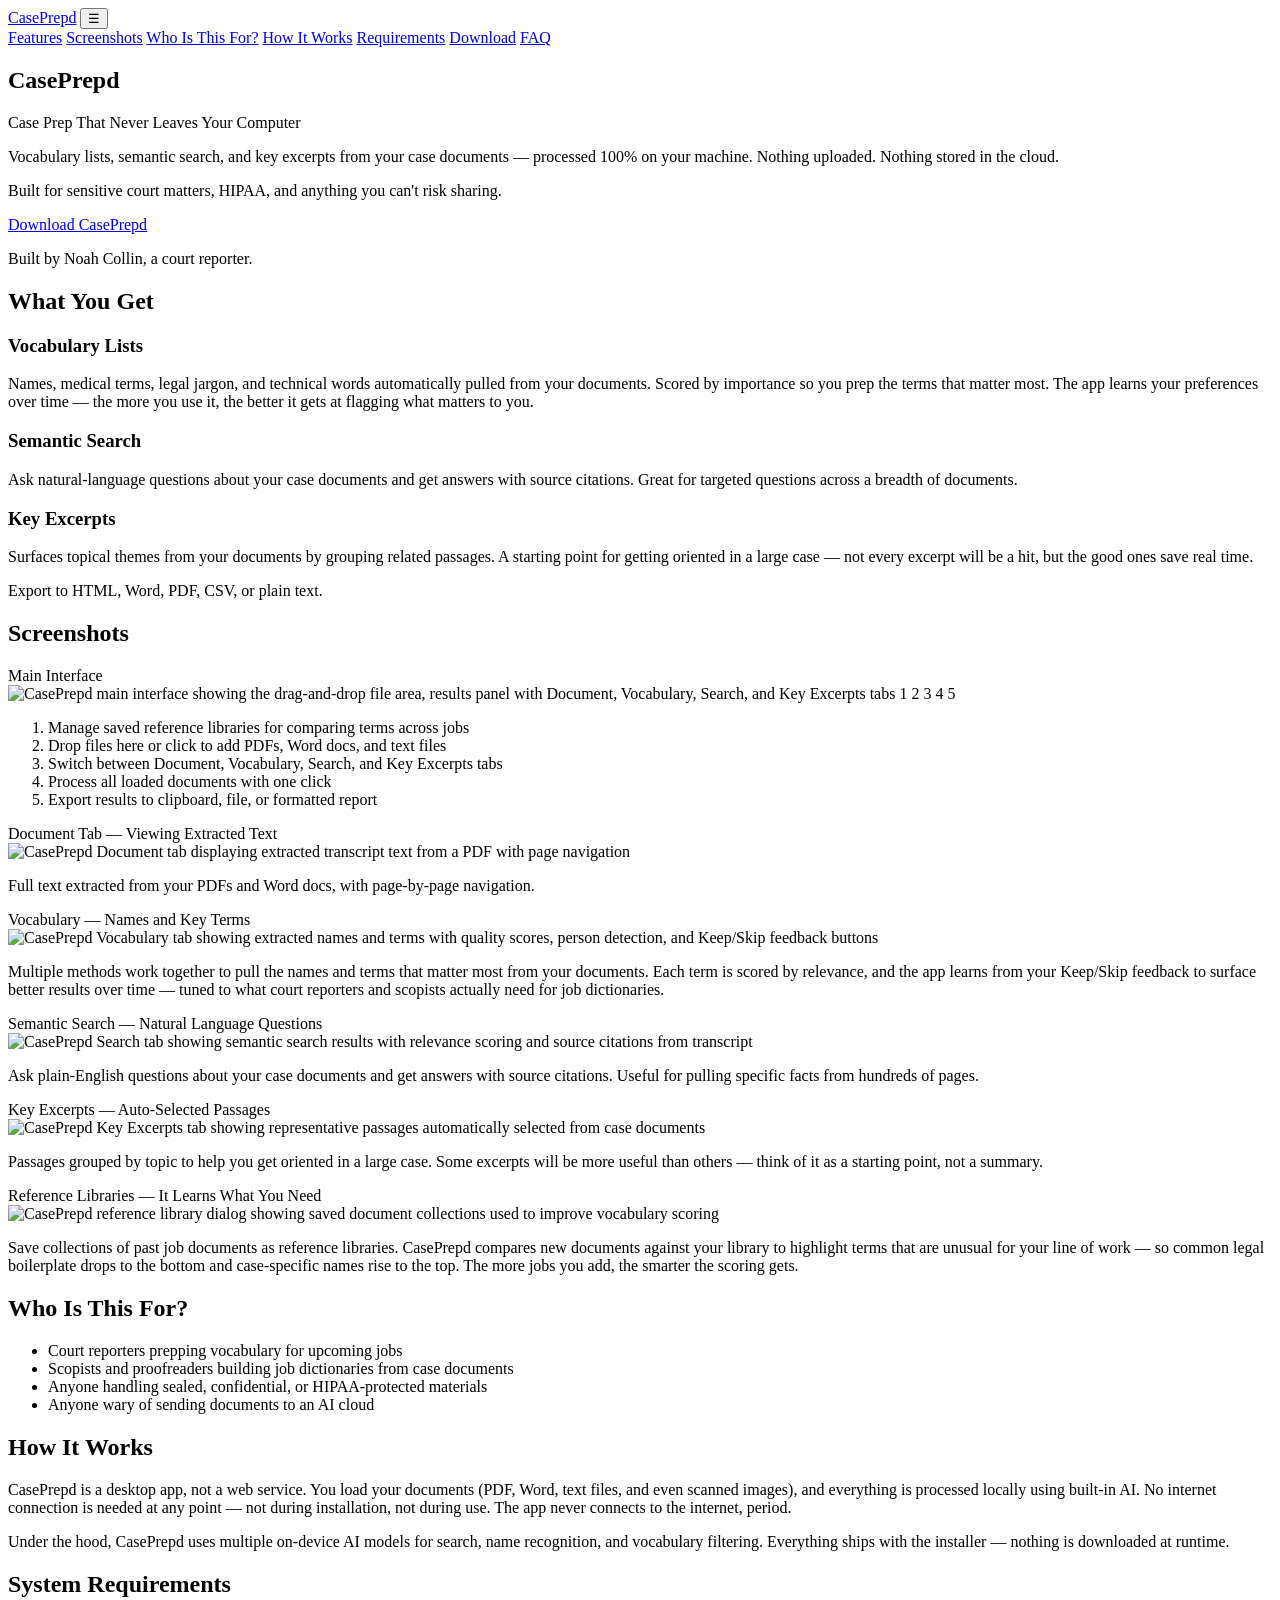
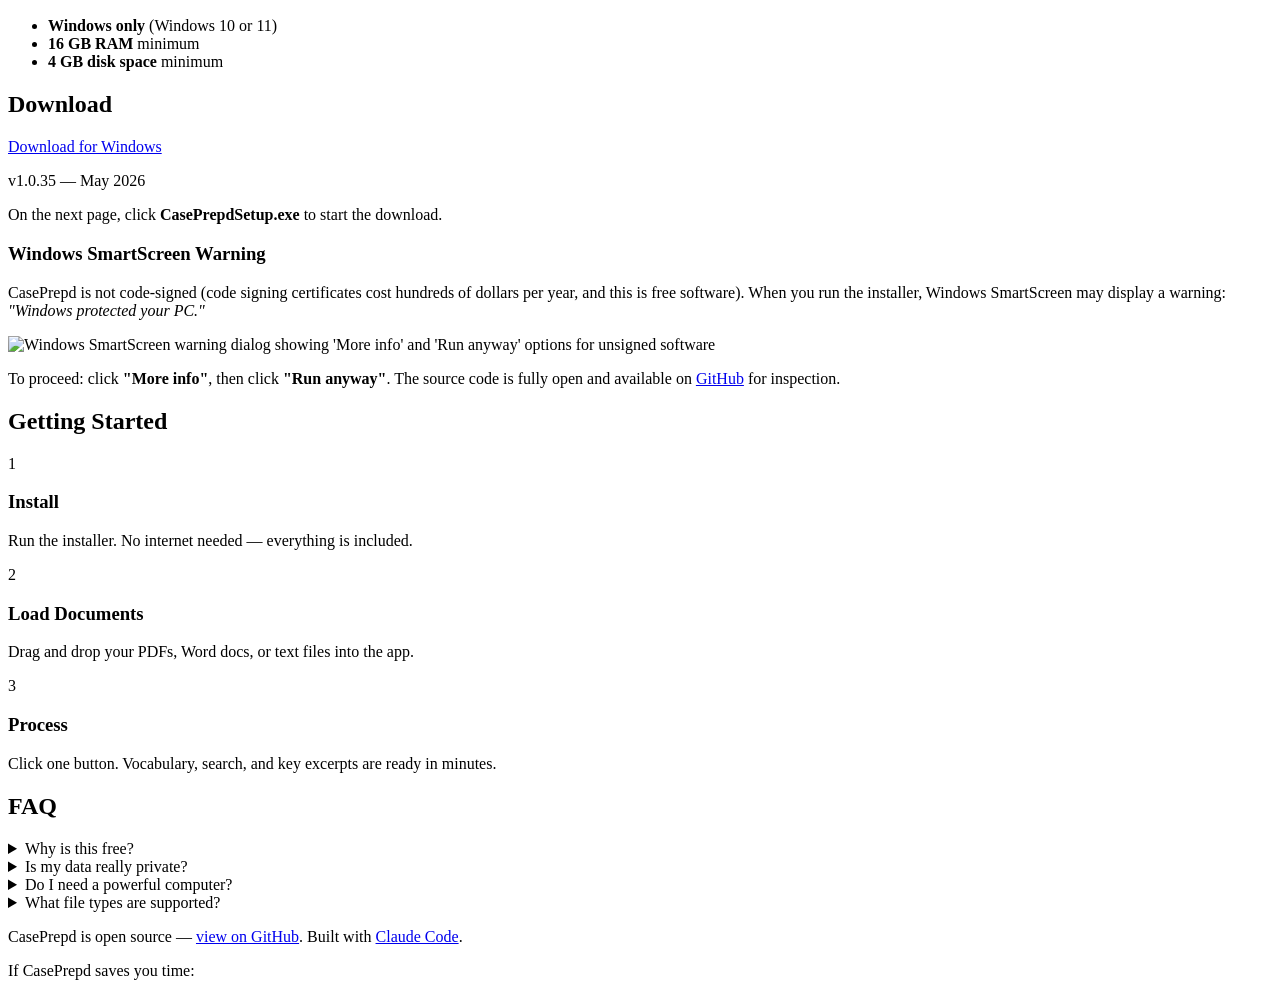
==== index.html @ a5bf04a6 "update version to v1.0.35" ====
<!DOCTYPE html>
<html lang="en">
<head>
  <meta charset="UTF-8">
  <meta name="viewport" content="width=device-width, initial-scale=1.0">
  <title>CasePrepd — Case Prep That Never Leaves Your Computer</title>
  <link rel="stylesheet" href="style.css">
  <link rel="icon" href="favicon.ico" type="image/x-icon">
  <meta name="description" content="Free desktop app for court reporters and scopists. Extract vocabulary, search case documents, and find key passages — 100% offline, nothing uploaded.">
  <meta property="og:title" content="CasePrepd — Case Prep That Never Leaves Your Computer">
  <meta property="og:description" content="Vocabulary lists, semantic search, and key excerpts from your case documents — processed 100% on your machine.">
  <meta property="og:image" content="https://caseprepd-app.github.io/CaseSummarizer/screenshots/CasePrepedMainMenu1.png">
  <meta property="og:url" content="https://caseprepd-app.github.io/CaseSummarizer/">
  <meta property="og:type" content="website">
</head>
<body>

<header>
  <nav>
    <a href="#" class="logo">CasePrepd</a>
    <button class="hamburger" aria-label="Menu" aria-expanded="false">&#9776;</button>
    <div class="nav-links">
      <a href="#features">Features</a>
      <a href="#screenshots">Screenshots</a>
      <a href="#who">Who Is This For?</a>
      <a href="#how">How It Works</a>
      <a href="#requirements">Requirements</a>
      <a href="#download">Download</a>
      <a href="#faq">FAQ</a>
    </div>
  </nav>
</header>

<main>

<section class="hero">
  <h1>CasePrepd</h1>
  <p class="tagline">Case Prep That Never Leaves Your Computer</p>
  <p class="subtitle">
    Vocabulary lists, semantic search, and key excerpts from your case
    documents &mdash; processed 100% on your machine.
    Nothing uploaded. Nothing stored in the cloud.
  </p>
  <p class="built-for">Built for sensitive court matters, HIPAA, and anything you can't risk sharing.</p>
  <a href="#download" class="cta-button">Download CasePrepd</a>
  <p class="attribution">
    Built by Noah Collin, a court reporter.
  </p>
</section>

<section id="features" class="features">
  <h2>What You Get</h2>
  <div class="feature-grid">
    <div class="feature-card">
      <h3>Vocabulary Lists</h3>
      <p>
        Names, medical terms, legal jargon, and technical words automatically
        pulled from your documents. Scored by importance so you prep the terms
        that matter most. The app learns your preferences over time &mdash;
        the more you use it, the better it gets at flagging what matters to you.
      </p>
    </div>
    <div class="feature-card">
      <h3>Semantic Search</h3>
      <p>
        Ask natural-language questions about your case documents and get answers
        with source citations. Great for targeted questions across a breadth of
        documents.
      </p>
    </div>
    <div class="feature-card">
      <h3>Key Excerpts</h3>
      <p>
        Surfaces topical themes from your documents by grouping related passages.
        A starting point for getting oriented in a large case &mdash; not
        every excerpt will be a hit, but the good ones save real time.
      </p>
    </div>
  </div>
  <p class="export-note">Export to HTML, Word, PDF, CSV, or plain text.</p>
</section>

<section id="screenshots" class="screenshots">
  <h2>Screenshots</h2>

  <div class="screenshot-item">
    <div class="screenshot-label">Main Interface</div>
    <div class="annotated-screenshot">
      <img src="screenshots/CasePrepedMainMenu1.png" alt="CasePrepd main interface showing the drag-and-drop file area, results panel with Document, Vocabulary, Search, and Key Excerpts tabs" loading="lazy">
      <span class="callout callout-1">1</span>
      <span class="callout callout-2">2</span>
      <span class="callout callout-3">3</span>
      <span class="callout callout-4">4</span>
      <span class="callout callout-5">5</span>
    </div>
    <ol class="callout-legend">
      <li>Manage saved reference libraries for comparing terms across jobs</li>
      <li>Drop files here or click to add PDFs, Word docs, and text files</li>
      <li>Switch between Document, Vocabulary, Search, and Key Excerpts tabs</li>
      <li>Process all loaded documents with one click</li>
      <li>Export results to clipboard, file, or formatted report</li>
    </ol>
  </div>

  <div class="screenshot-item">
    <div class="screenshot-label">Document Tab &mdash; Viewing Extracted Text</div>
    <img src="screenshots/CasePrepedDocumentTab.png" alt="CasePrepd Document tab displaying extracted transcript text from a PDF with page navigation" loading="lazy">
    <p class="screenshot-description">
      Full text extracted from your PDFs and Word docs, with page-by-page navigation.
    </p>
  </div>

  <div class="screenshot-item">
    <div class="screenshot-label">Vocabulary &mdash; Names and Key Terms</div>
    <img src="screenshots/vocabularyScreenshot.png" alt="CasePrepd Vocabulary tab showing extracted names and terms with quality scores, person detection, and Keep/Skip feedback buttons" loading="lazy">
    <p class="screenshot-description">
      Multiple methods work together to pull the names and terms that matter
      most from your documents. Each term is scored by relevance, and the app
      learns from your Keep/Skip feedback to surface better results over
      time &mdash; tuned to what court reporters and scopists actually need
      for job dictionaries.
    </p>
  </div>

  <div class="screenshot-item">
    <div class="screenshot-label">Semantic Search &mdash; Natural Language Questions</div>
    <img src="screenshots/SemanticSearchScreenshot1.png" alt="CasePrepd Search tab showing semantic search results with relevance scoring and source citations from transcript" loading="lazy">
    <p class="screenshot-description">
      Ask plain-English questions about your case documents and get answers with
      source citations. Useful for pulling specific facts from hundreds of pages.
    </p>
  </div>

  <div class="screenshot-item">
    <div class="screenshot-label">Key Excerpts &mdash; Auto-Selected Passages</div>
    <img src="screenshots/keyExcerptsScreenshot1.png" alt="CasePrepd Key Excerpts tab showing representative passages automatically selected from case documents" loading="lazy">
    <p class="screenshot-description">
      Passages grouped by topic to help you get oriented in a large case.
      Some excerpts will be more useful than others &mdash; think of it as
      a starting point, not a summary.
    </p>
  </div>

  <div class="screenshot-item">
    <div class="screenshot-label">Reference Libraries &mdash; It Learns What You Need</div>
    <img src="screenshots/corpusScreenshot.png" alt="CasePrepd reference library dialog showing saved document collections used to improve vocabulary scoring" loading="lazy">
    <p class="screenshot-description">
      Save collections of past job documents as reference libraries. CasePrepd
      compares new documents against your library to highlight terms that are
      unusual for your line of work &mdash; so common legal boilerplate drops
      to the bottom and case-specific names rise to the top. The more jobs you
      add, the smarter the scoring gets.
    </p>
  </div>
</section>

<section id="who" class="audience">
  <h2>Who Is This For?</h2>
  <ul>
    <li>Court reporters prepping vocabulary for upcoming jobs</li>
    <li>Scopists and proofreaders building job dictionaries from case documents</li>
    <li>Anyone handling sealed, confidential, or HIPAA-protected materials</li>
    <li>Anyone wary of sending documents to an AI cloud</li>
  </ul>
</section>

<section id="how" class="how-it-works">
  <h2>How It Works</h2>
  <p>
    CasePrepd is a desktop app, not a web service. You load your documents
    (PDF, Word, text files, and even scanned images), and everything is
    processed locally using built-in AI. No internet connection is needed
    at any point &mdash; not during installation, not during use. The app
    never connects to the internet, period.
  </p>
  <p>
    Under the hood, CasePrepd uses multiple on-device AI models for search,
    name recognition, and vocabulary filtering. Everything ships with the
    installer &mdash; nothing is downloaded at runtime.
  </p>
</section>

<section id="requirements" class="requirements">
  <h2>System Requirements</h2>
  <ul>
    <li><strong>Windows only</strong> (Windows 10 or 11)</li>
    <li><strong>16 GB RAM</strong> minimum</li>
    <li><strong>4 GB disk space</strong> minimum</li>
  </ul>
</section>

<section id="download" class="download">
  <h2>Download</h2>
  <p>
    <a href="https://github.com/caseprepd-app/CaseSummarizer/releases" class="cta-button">
      Download for Windows
    </a>
  </p>
  <p class="version-info">v1.0.35 &mdash; May 2026</p>
  <p class="download-hint">On the next page, click <strong>CasePrepdSetup.exe</strong> to start the download.</p>

  <div class="smartscreen-warning">
    <h3>Windows SmartScreen Warning</h3>
    <p>
      CasePrepd is not code-signed (code signing certificates cost hundreds of
      dollars per year, and this is free software). When you run the installer,
      Windows SmartScreen may display a warning: <em>"Windows protected your PC."</em>
    </p>
    <img src="screenshots/unsignedFreeware.png" alt="Windows SmartScreen warning dialog showing 'More info' and 'Run anyway' options for unsigned software" loading="lazy" class="smartscreen-screenshot">
    <p>
      To proceed: click <strong>"More info"</strong>, then click
      <strong>"Run anyway"</strong>. The source code is fully open and
      available on <a href="https://github.com/caseprepd-app/CaseSummarizer">GitHub</a>
      for inspection.
    </p>
  </div>
</section>

<section id="getting-started" class="getting-started">
  <h2>Getting Started</h2>
  <div class="steps">
    <div class="step">
      <span class="step-number">1</span>
      <h3>Install</h3>
      <p>Run the installer. No internet needed &mdash; everything is included.</p>
    </div>
    <div class="step">
      <span class="step-number">2</span>
      <h3>Load Documents</h3>
      <p>Drag and drop your PDFs, Word docs, or text files into the app.</p>
    </div>
    <div class="step">
      <span class="step-number">3</span>
      <h3>Process</h3>
      <p>Click one button. Vocabulary, search, and key excerpts are ready in minutes.</p>
    </div>
  </div>
</section>

<section id="faq" class="faq">
  <h2>FAQ</h2>

  <details>
    <summary>Why is this free?</summary>
    <p>
      I'm a court reporter who built this for my own use and wanted to share it
      with the community. It's open source and always will be.
    </p>
  </details>

  <details>
    <summary>Is my data really private?</summary>
    <p>
      Yes. CasePrepd never connects to the internet. All processing happens on
      your machine using models that ship with the installer. No data is
      uploaded, logged, or transmitted anywhere.
    </p>
  </details>

  <details>
    <summary>Do I need a powerful computer?</summary>
    <p>
      You need 16 GB of RAM and about 4 GB of disk space. CasePrepd runs
      entirely on CPU &mdash; no GPU required.
    </p>
  </details>

  <details>
    <summary>What file types are supported?</summary>
    <p>
      PDF, Word (.docx), plain text (.txt), and images. Scanned PDFs are
      automatically read using built-in text recognition (OCR) &mdash; no
      extra software needed.
    </p>
  </details>
</section>

</main>

<footer>
  <p>
    CasePrepd is open source &mdash;
    <a href="https://github.com/caseprepd-app/CaseSummarizer">view on GitHub</a>.
    Built with <a href="https://claude.ai/claude-code">Claude Code</a>.
  </p>
  <p class="support">
    If CasePrepd saves you time:
  </p>
  <script type="text/javascript" src="https://cdnjs.buymeacoffee.com/1.0.0/button.prod.min.js" data-name="bmc-button" data-slug="NoahCollin" data-color="#5F7FFF" data-emoji="" data-font="Arial" data-text="Buy me a coffee" data-outline-color="#000000" data-font-color="#ffffff" data-coffee-color="#FFDD00"></script>
</footer>

<script>
  const hamburger = document.querySelector('.hamburger');
  const navLinks = document.querySelector('.nav-links');
  hamburger.addEventListener('click', () => {
    const open = navLinks.classList.toggle('open');
    hamburger.setAttribute('aria-expanded', open);
  });
  navLinks.addEventListener('click', (e) => {
    if (e.target.tagName === 'A') {
      navLinks.classList.remove('open');
      hamburger.setAttribute('aria-expanded', 'false');
    }
  });
</script>

</body>
</html>
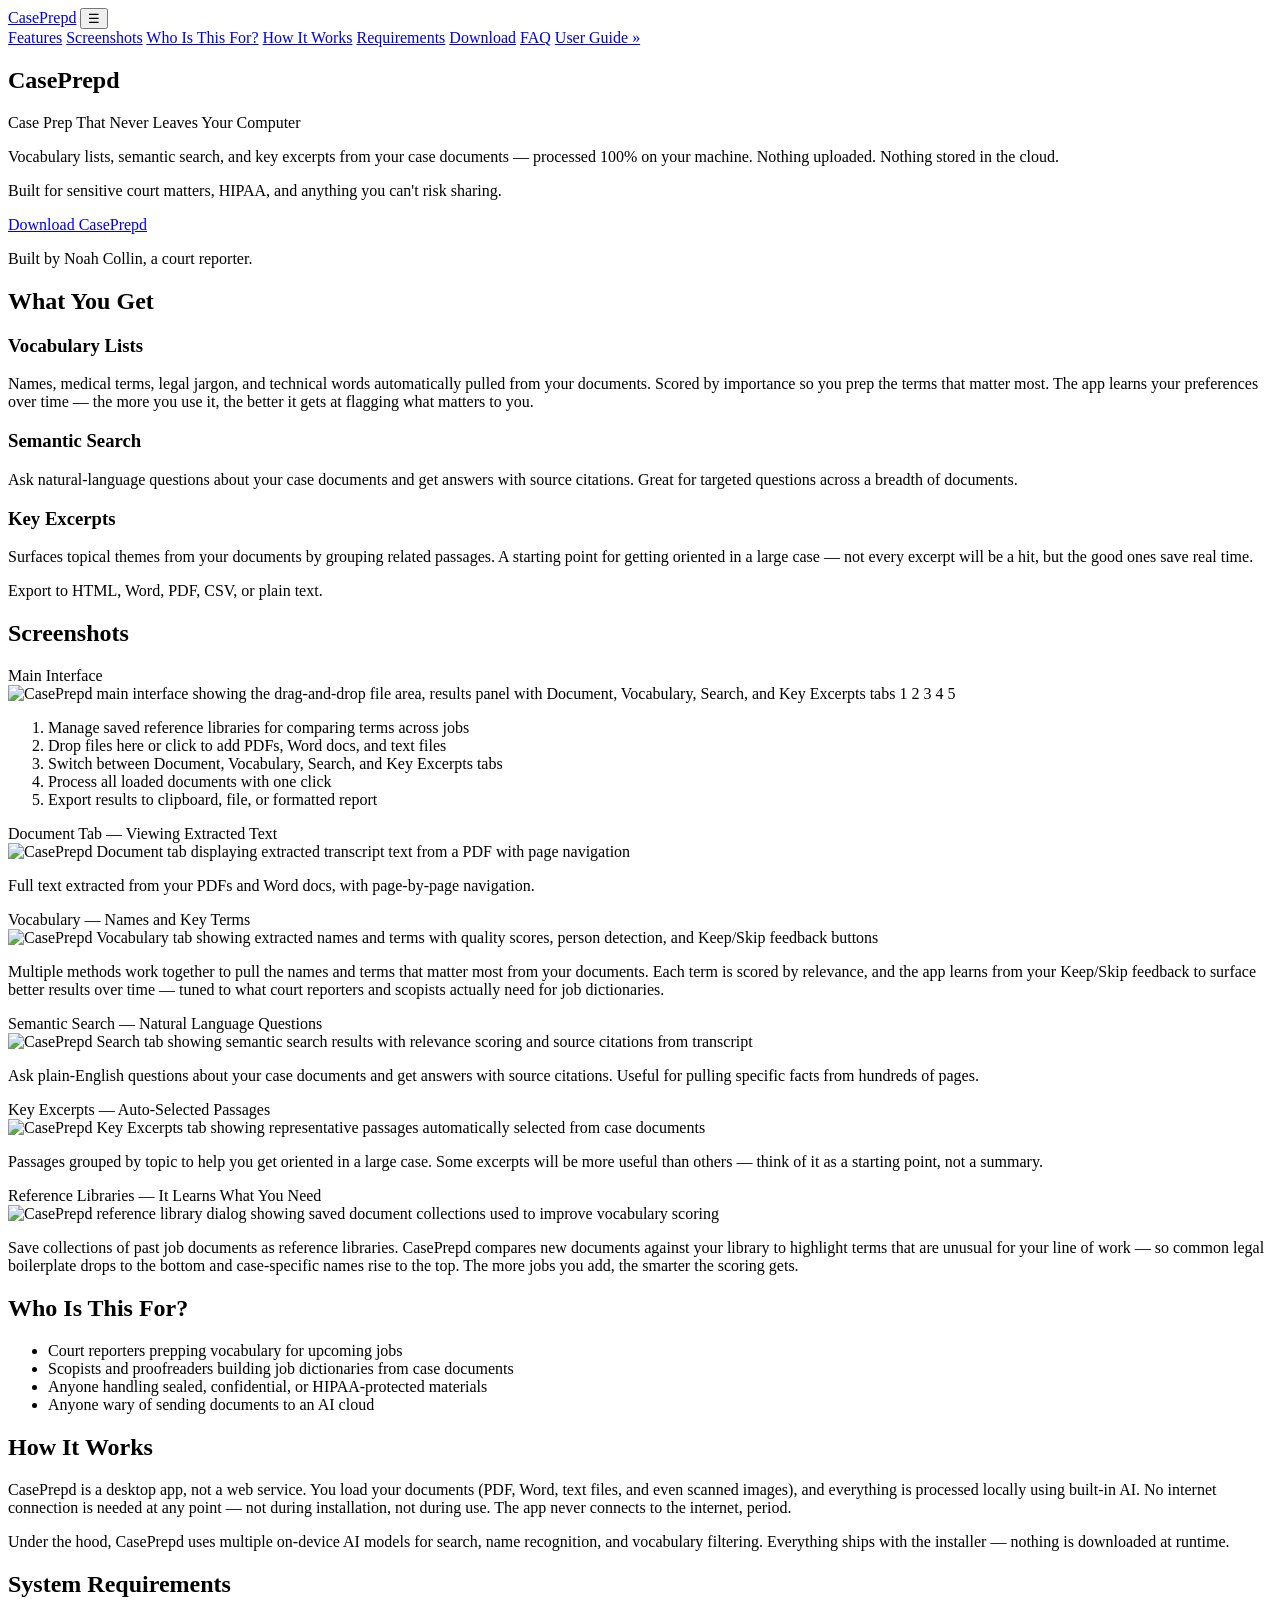
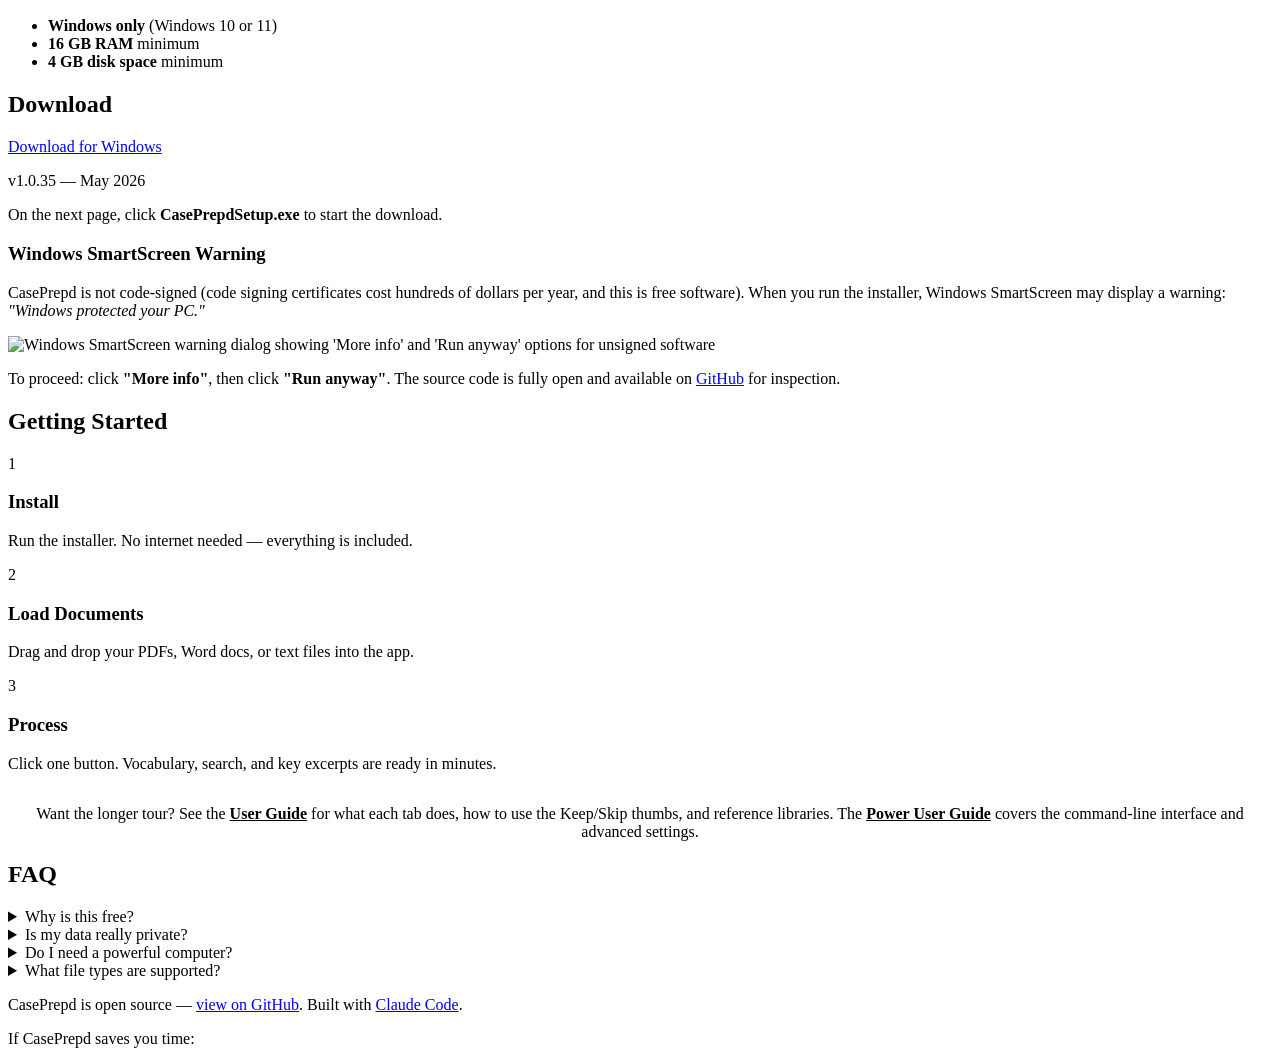
==== commit 017f6199: "docs: add User Guide and Power User Guide pages guide.html walks through the four tabs, what the Voc" ====
--- a/index.html
+++ b/index.html
@@ -27,6 +27,7 @@
       <a href="#requirements">Requirements</a>
       <a href="#download">Download</a>
       <a href="#faq">FAQ</a>
+      <a href="guide.html">User Guide &raquo;</a>
     </div>
   </nav>
 </header>
@@ -235,6 +236,14 @@
       <p>Click one button. Vocabulary, search, and key excerpts are ready in minutes.</p>
     </div>
   </div>
+  <p style="text-align: center; margin-top: 2rem;">
+    Want the longer tour? See the
+    <a href="guide.html" style="color: var(--accent); font-weight: 600;">User Guide</a>
+    for what each tab does, how to use the Keep/Skip thumbs, and reference
+    libraries. The
+    <a href="power-user.html" style="color: var(--accent); font-weight: 600;">Power
+    User Guide</a> covers the command-line interface and advanced settings.
+  </p>
 </section>
 
 <section id="faq" class="faq">
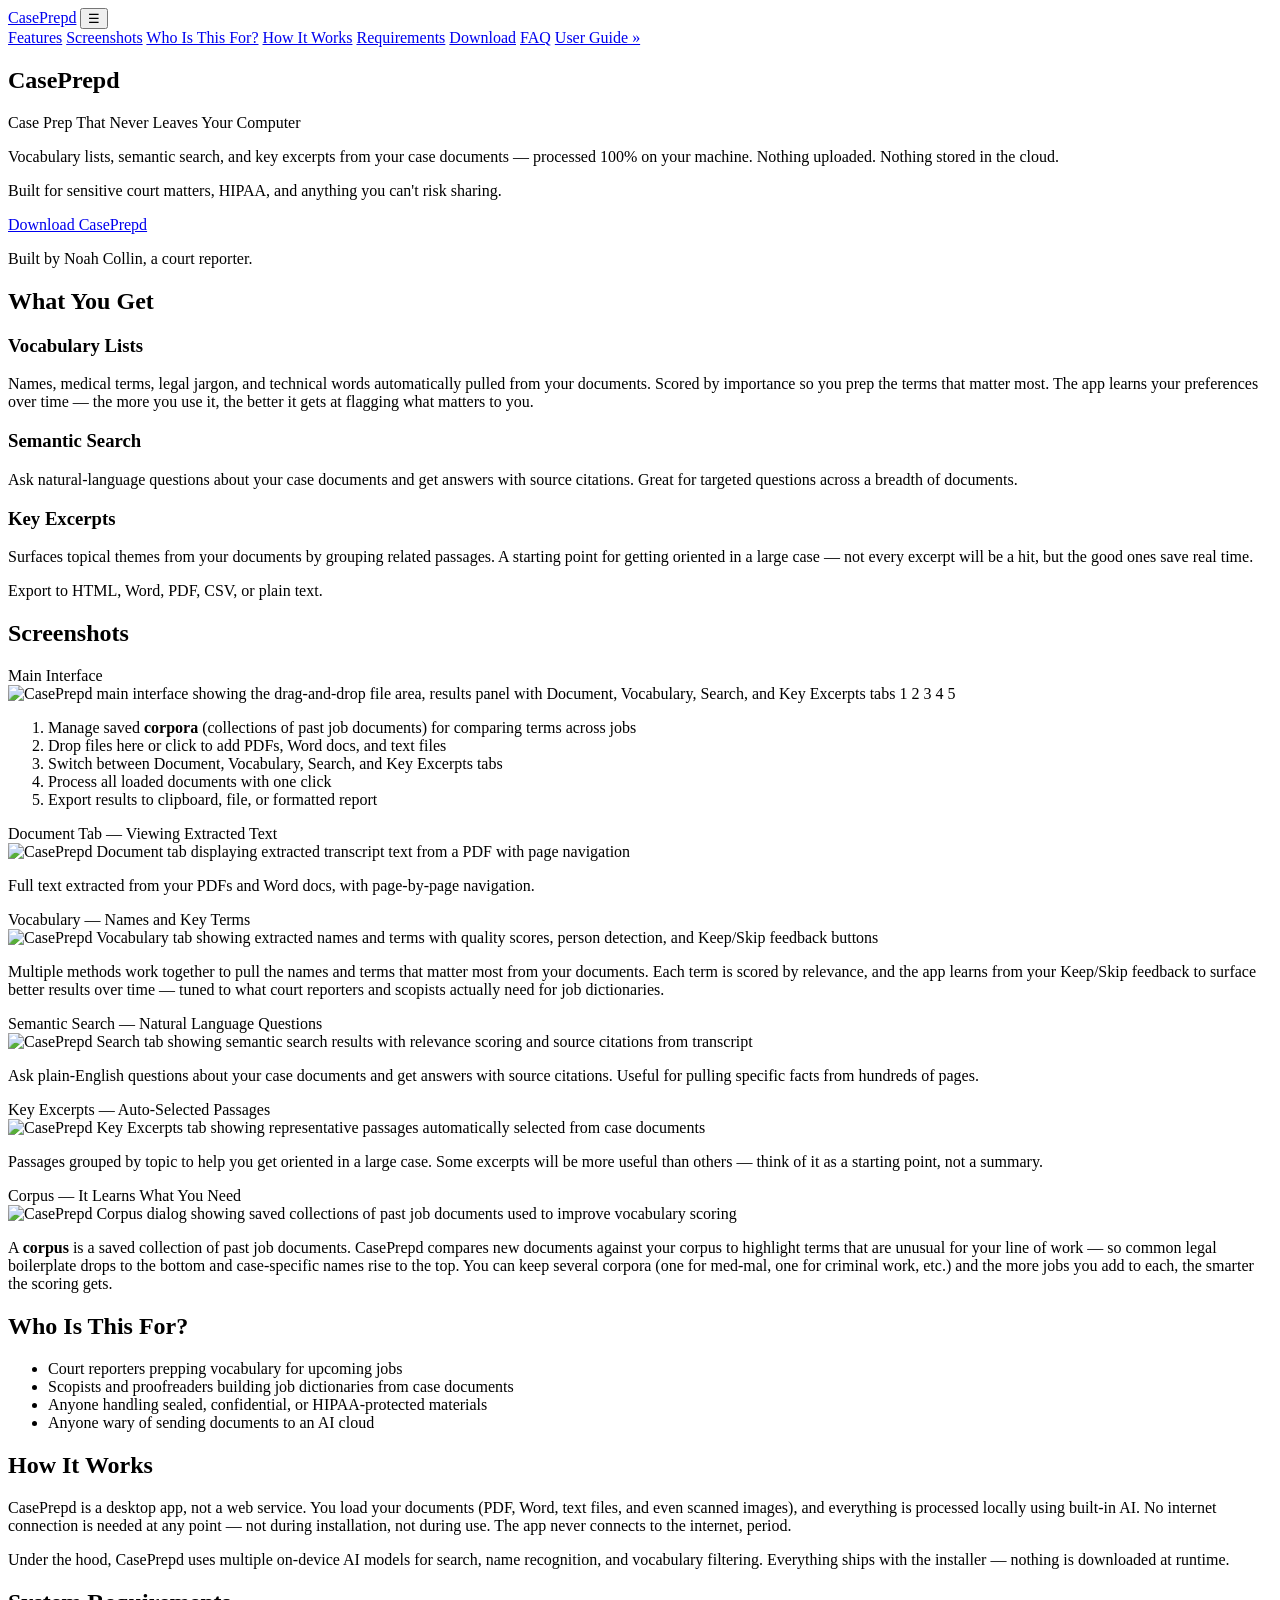
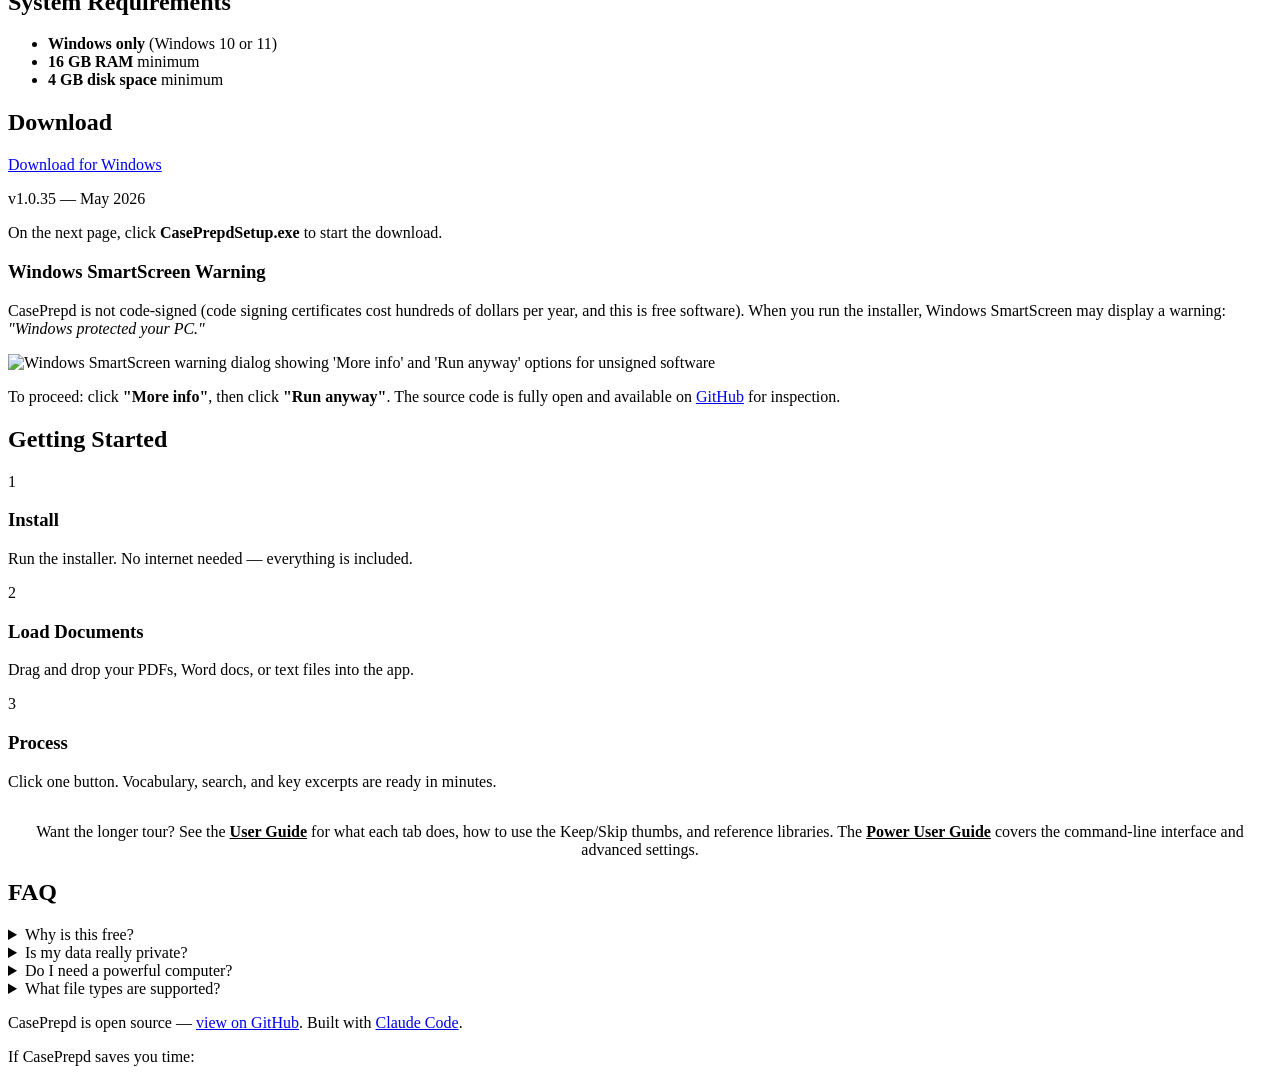
==== commit 7dc54022: "docs: rename "Reference Library" to "Corpus" to match the GUI The app's button, dropdown, dialog tit" ====
--- a/index.html
+++ b/index.html
@@ -95,7 +95,7 @@
       <span class="callout callout-5">5</span>
     </div>
     <ol class="callout-legend">
-      <li>Manage saved reference libraries for comparing terms across jobs</li>
+      <li>Manage saved <strong>corpora</strong> (collections of past job documents) for comparing terms across jobs</li>
       <li>Drop files here or click to add PDFs, Word docs, and text files</li>
       <li>Switch between Document, Vocabulary, Search, and Key Excerpts tabs</li>
       <li>Process all loaded documents with one click</li>
@@ -143,14 +143,15 @@
   </div>
 
   <div class="screenshot-item">
-    <div class="screenshot-label">Reference Libraries &mdash; It Learns What You Need</div>
-    <img src="screenshots/corpusScreenshot.png" alt="CasePrepd reference library dialog showing saved document collections used to improve vocabulary scoring" loading="lazy">
-    <p class="screenshot-description">
-      Save collections of past job documents as reference libraries. CasePrepd
-      compares new documents against your library to highlight terms that are
-      unusual for your line of work &mdash; so common legal boilerplate drops
-      to the bottom and case-specific names rise to the top. The more jobs you
-      add, the smarter the scoring gets.
+    <div class="screenshot-label">Corpus &mdash; It Learns What You Need</div>
+    <img src="screenshots/corpusScreenshot.png" alt="CasePrepd Corpus dialog showing saved collections of past job documents used to improve vocabulary scoring" loading="lazy">
+    <p class="screenshot-description">
+      A <strong>corpus</strong> is a saved collection of past job documents.
+      CasePrepd compares new documents against your corpus to highlight terms
+      that are unusual for your line of work &mdash; so common legal boilerplate
+      drops to the bottom and case-specific names rise to the top. You can keep
+      several corpora (one for med-mal, one for criminal work, etc.) and the more
+      jobs you add to each, the smarter the scoring gets.
     </p>
   </div>
 </section>
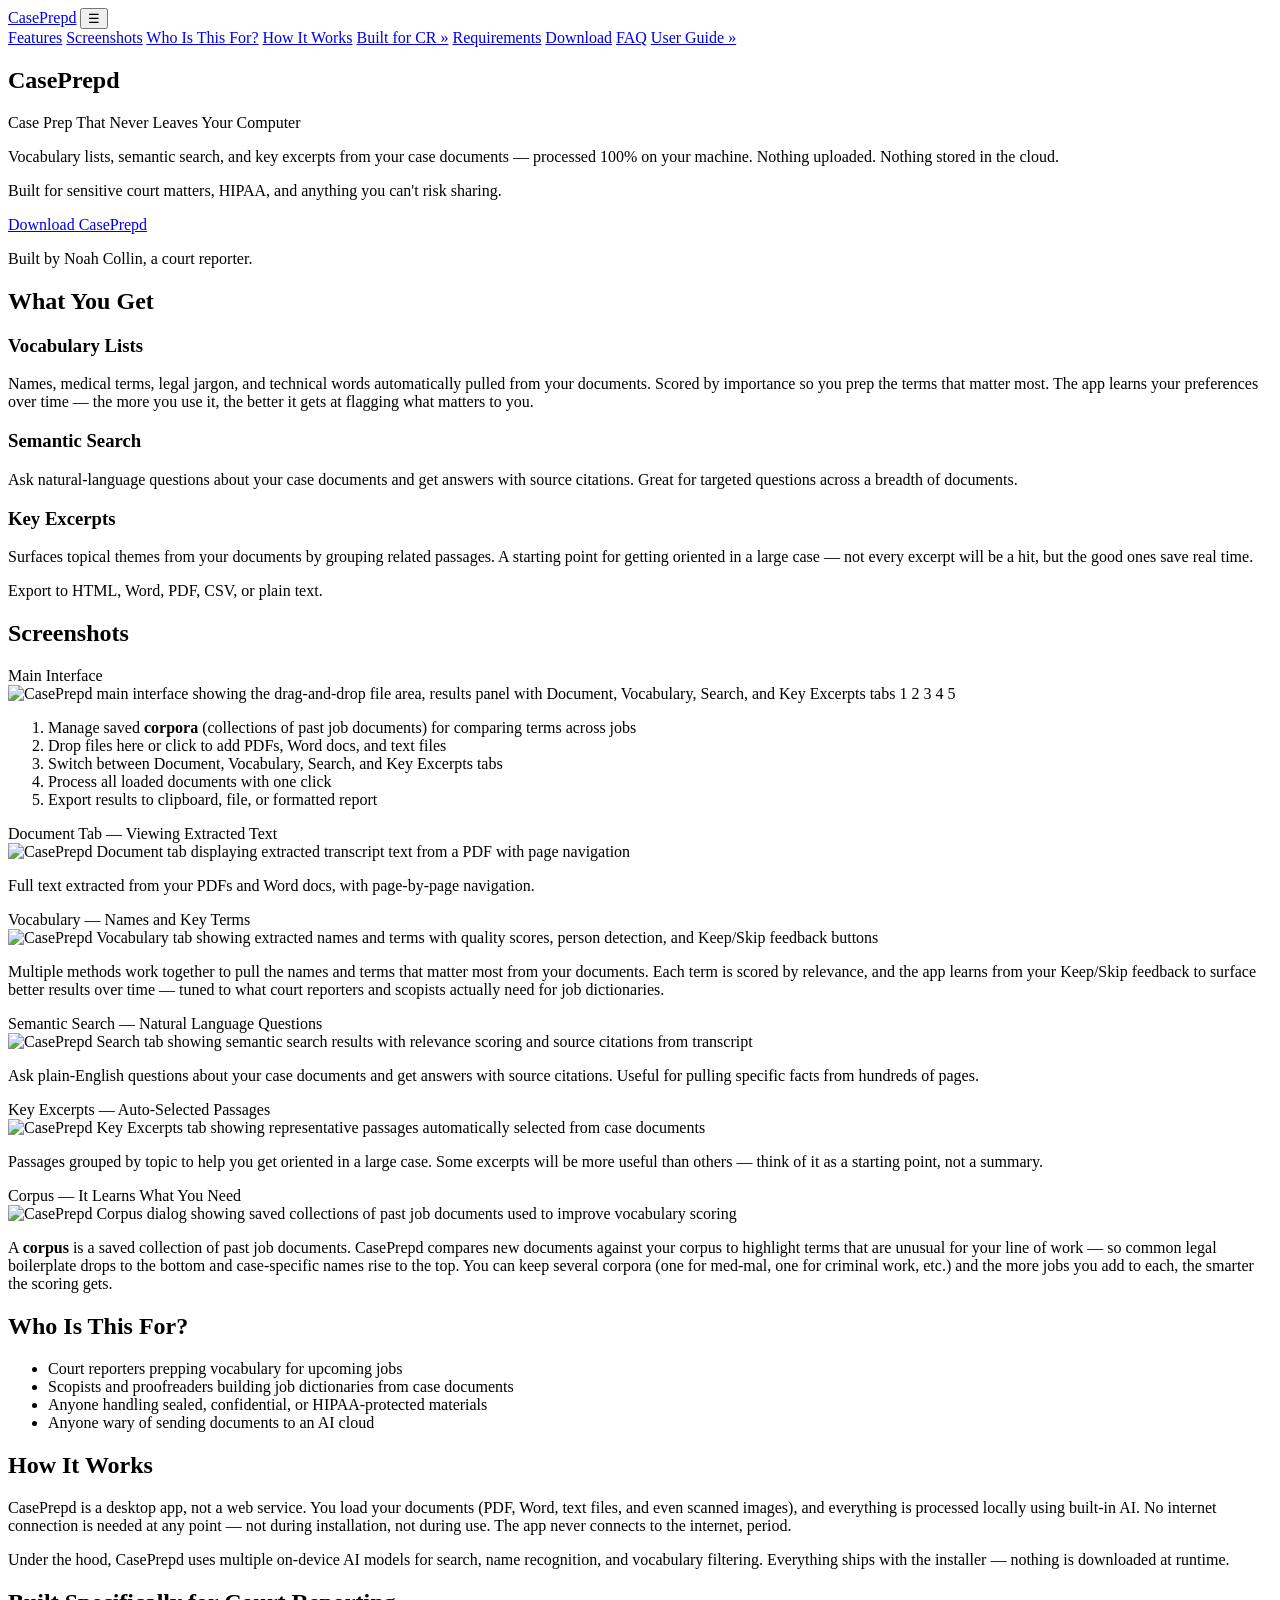
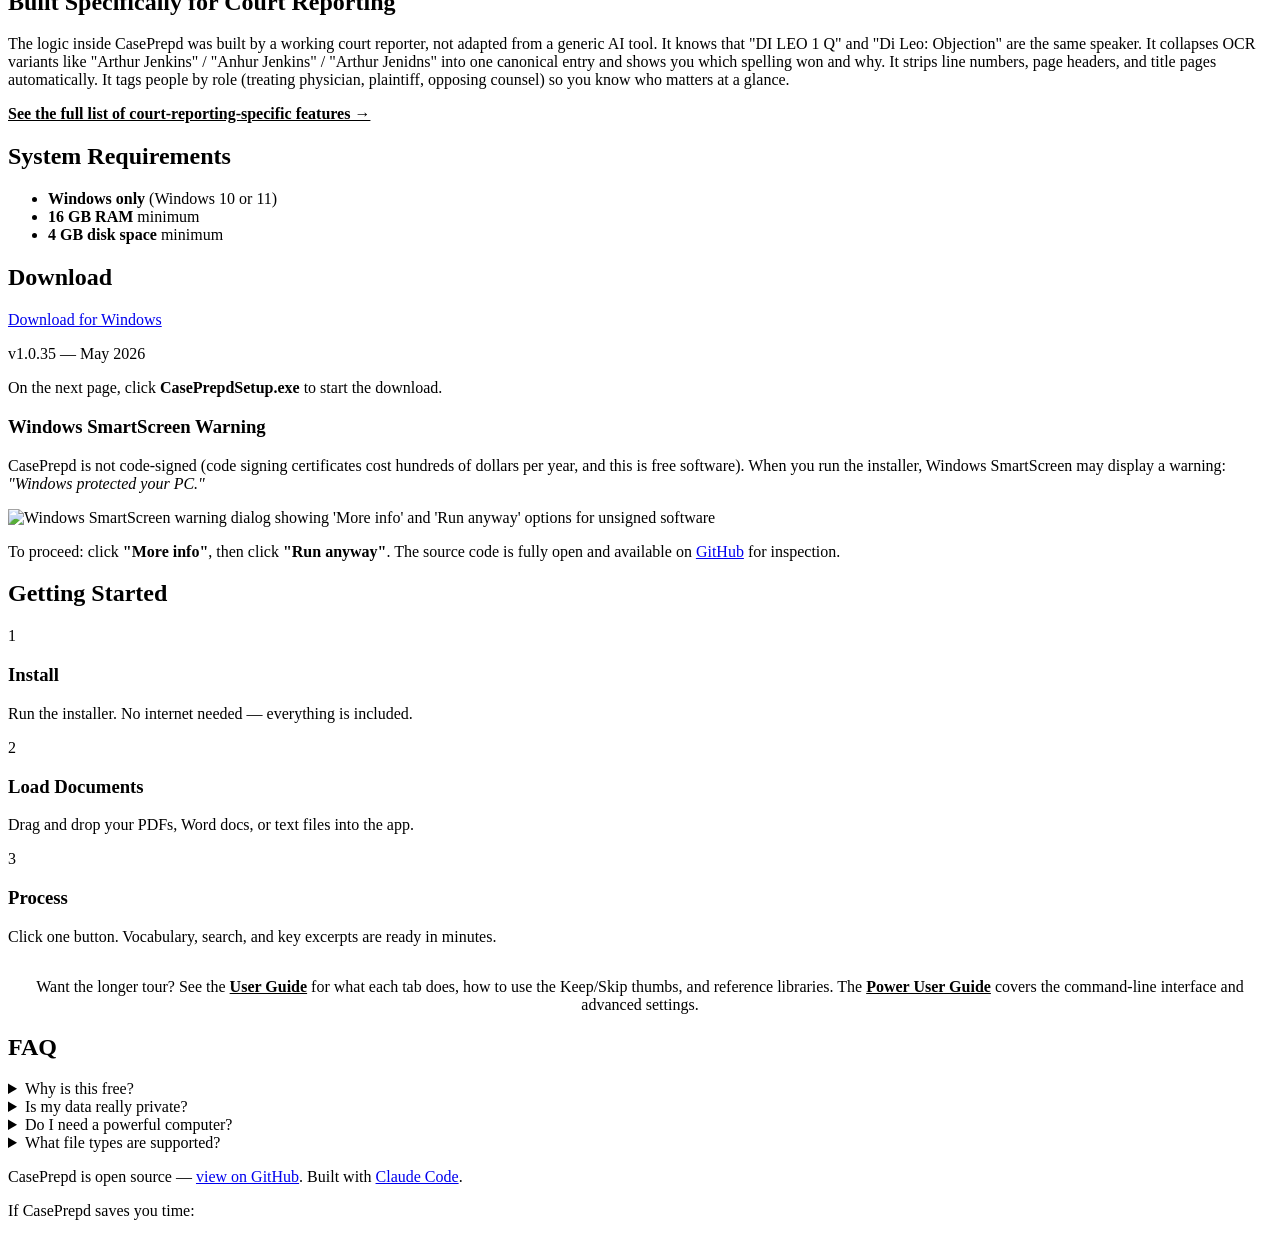
==== commit 1d56ce89: "docs: add Built for Court Reporters page New built-for-court-reporters.html documents the court-repo" ====
--- a/index.html
+++ b/index.html
@@ -24,6 +24,7 @@
       <a href="#screenshots">Screenshots</a>
       <a href="#who">Who Is This For?</a>
       <a href="#how">How It Works</a>
+      <a href="built-for-court-reporters.html">Built for CR &raquo;</a>
       <a href="#requirements">Requirements</a>
       <a href="#download">Download</a>
       <a href="#faq">FAQ</a>
@@ -179,6 +180,25 @@
     Under the hood, CasePrepd uses multiple on-device AI models for search,
     name recognition, and vocabulary filtering. Everything ships with the
     installer &mdash; nothing is downloaded at runtime.
+  </p>
+</section>
+
+<section id="built-for-cr" class="how-it-works">
+  <h2>Built Specifically for Court Reporting</h2>
+  <p>
+    The logic inside CasePrepd was built by a working court reporter,
+    not adapted from a generic AI tool. It knows that "DI LEO 1 Q" and
+    "Di Leo: Objection" are the same speaker. It collapses OCR variants
+    like "Arthur Jenkins" / "Anhur Jenkins" / "Arthur Jenidns" into one
+    canonical entry and shows you which spelling won and why. It strips
+    line numbers, page headers, and title pages automatically. It tags
+    people by role (treating physician, plaintiff, opposing counsel) so
+    you know who matters at a glance.
+  </p>
+  <p style="margin-top: 1rem;">
+    <a href="built-for-court-reporters.html" style="color: var(--accent); font-weight: 600;">
+      See the full list of court-reporting-specific features &rarr;
+    </a>
   </p>
 </section>
 
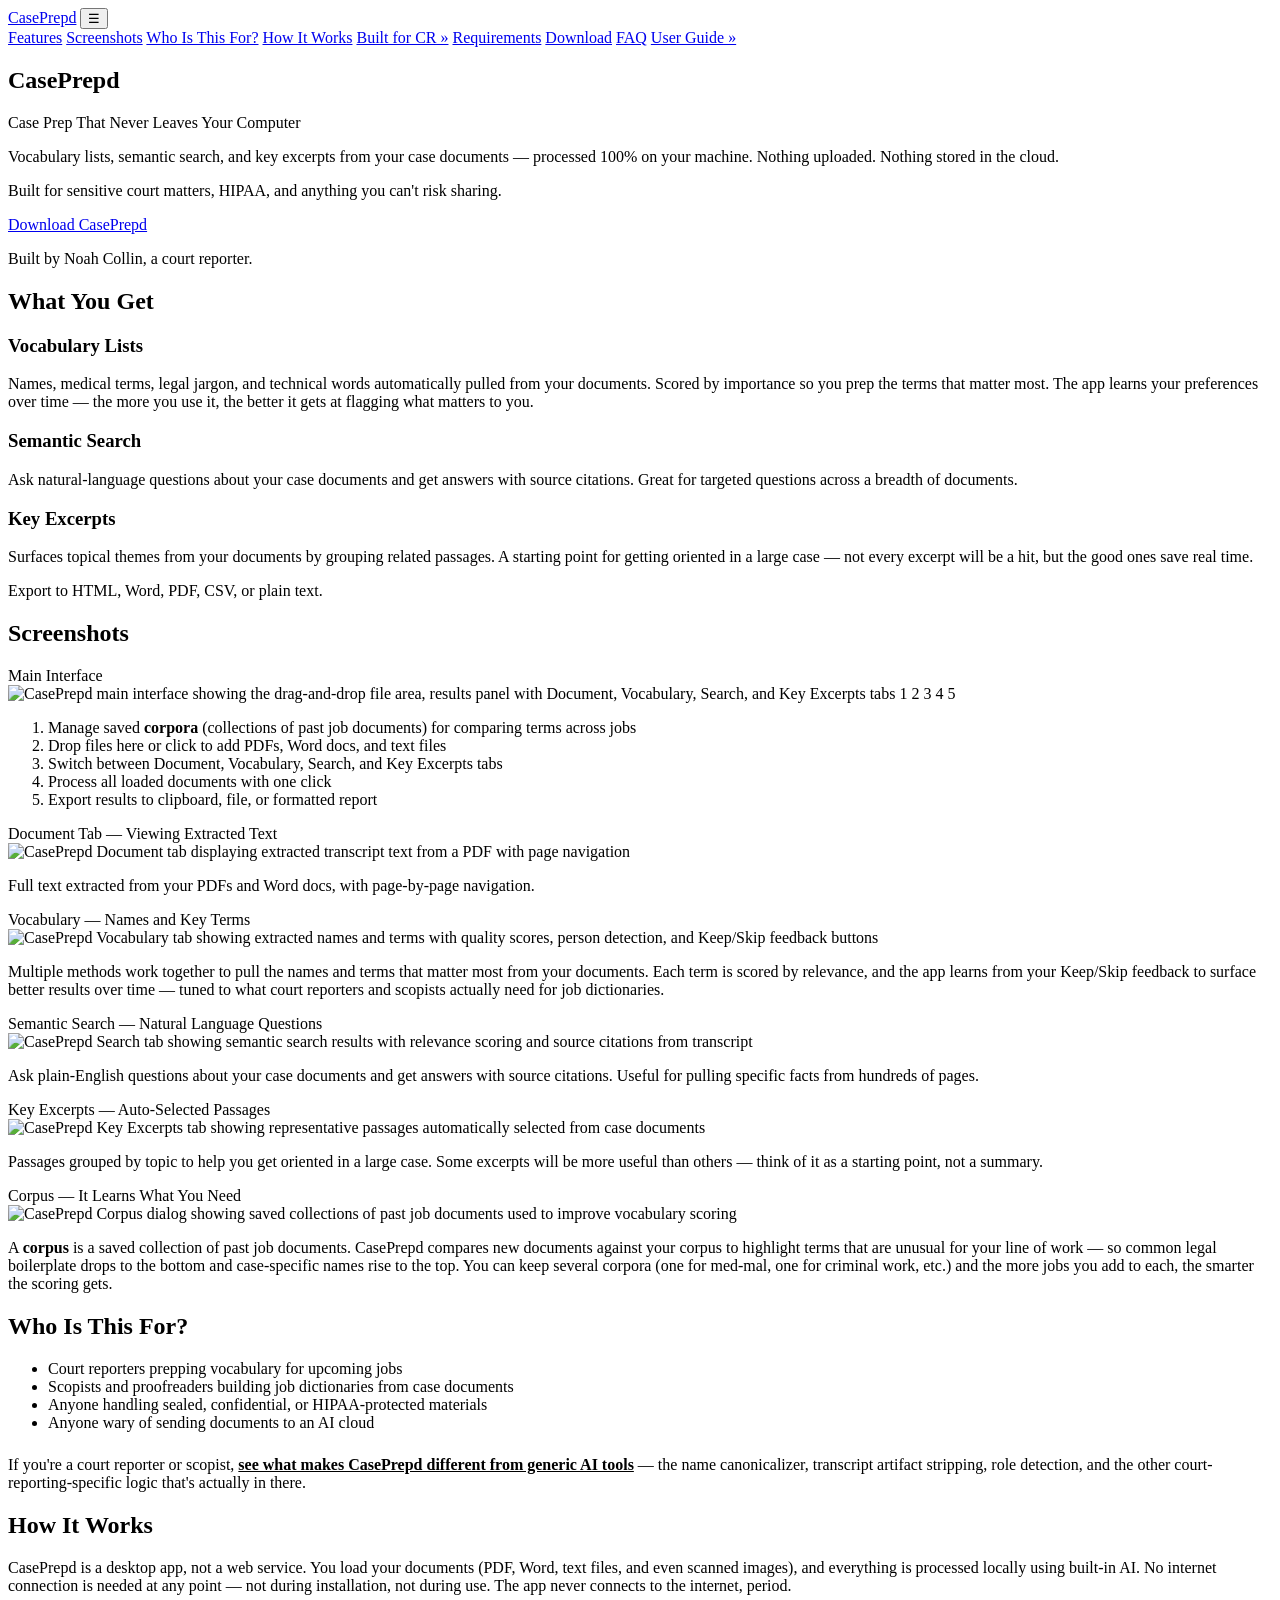
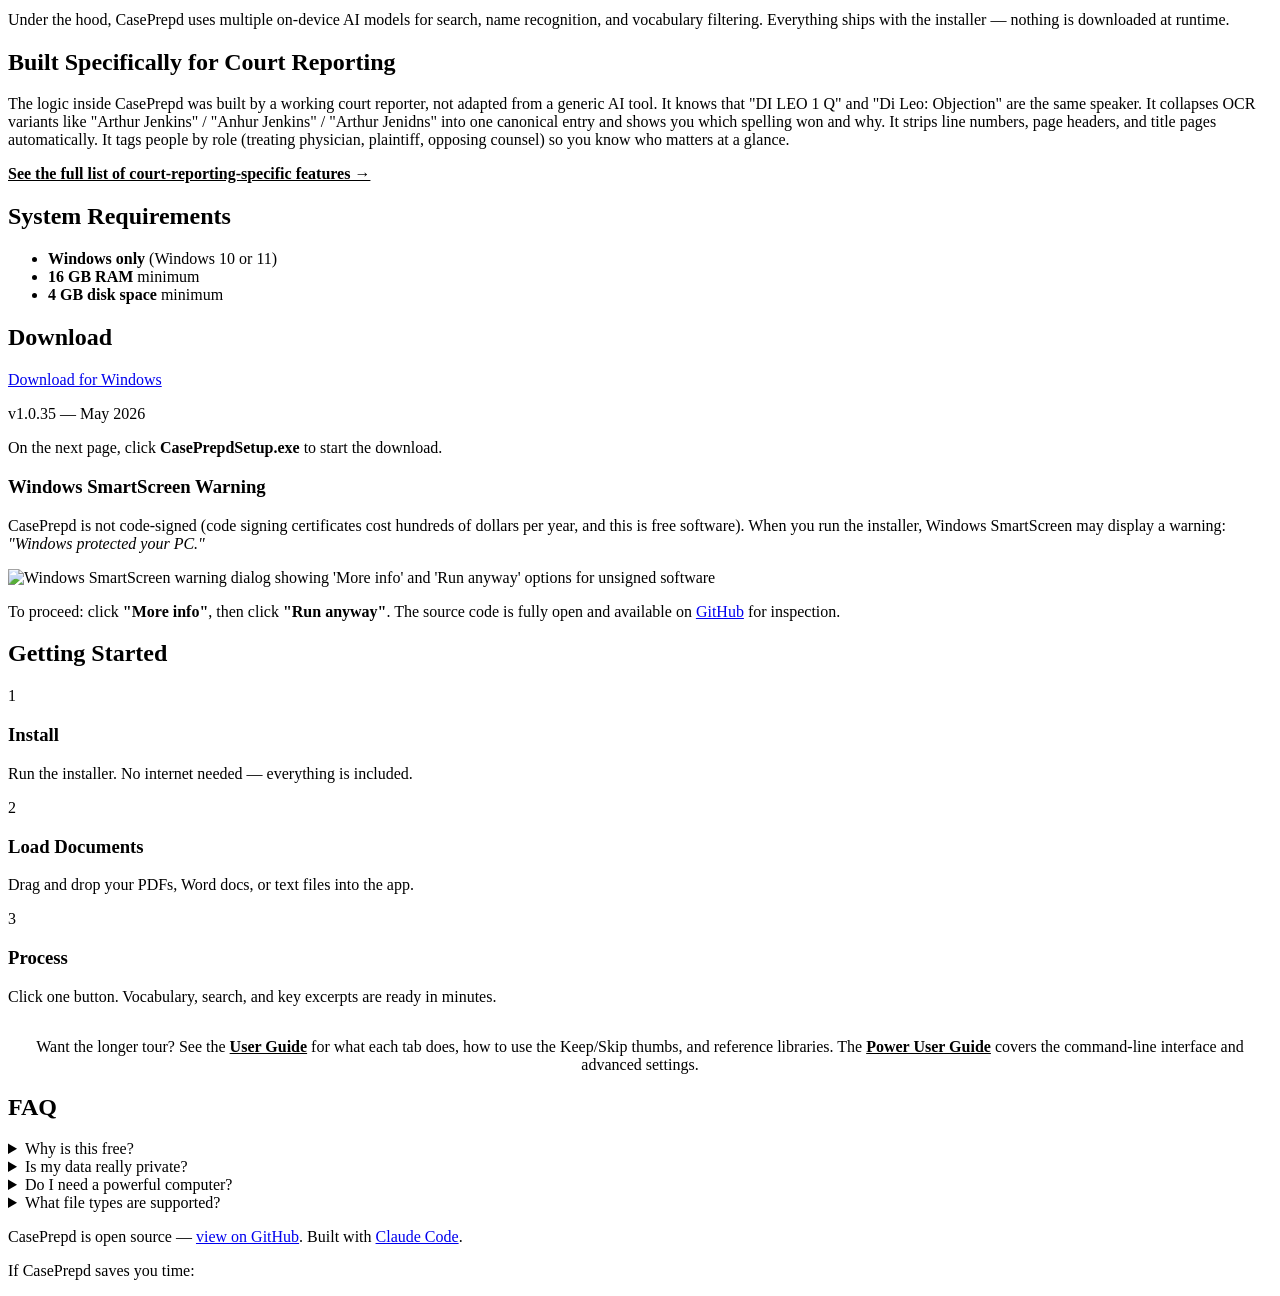
==== commit 799296da: "docs: link to Built for CR page from the Who Is This For section Court reporters and scopists are th" ====
--- a/index.html
+++ b/index.html
@@ -165,6 +165,13 @@
     <li>Anyone handling sealed, confidential, or HIPAA-protected materials</li>
     <li>Anyone wary of sending documents to an AI cloud</li>
   </ul>
+  <p style="margin-top: 1.5rem;">
+    If you're a court reporter or scopist,
+    <a href="built-for-court-reporters.html" style="color: var(--accent); font-weight: 600;">see
+    what makes CasePrepd different from generic AI tools</a> &mdash; the
+    name canonicalizer, transcript artifact stripping, role detection, and
+    the other court-reporting-specific logic that's actually in there.
+  </p>
 </section>
 
 <section id="how" class="how-it-works">
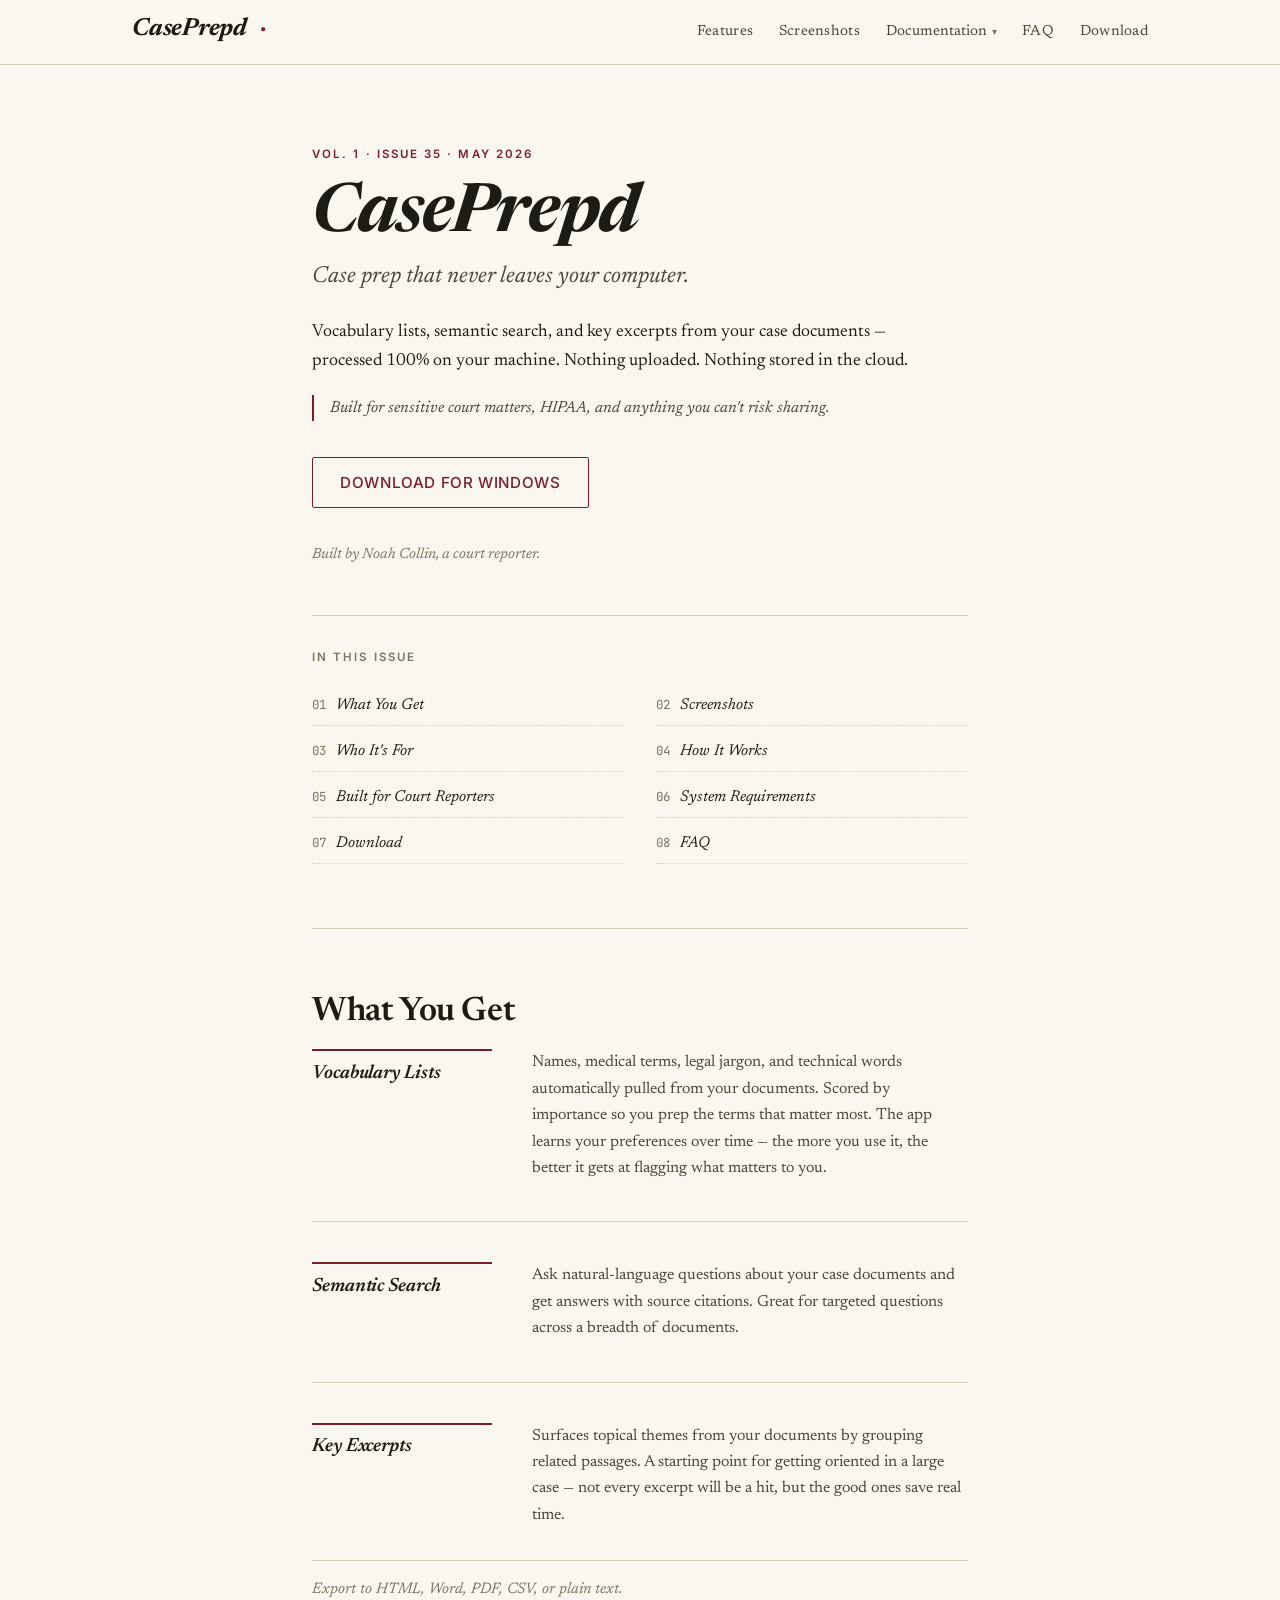
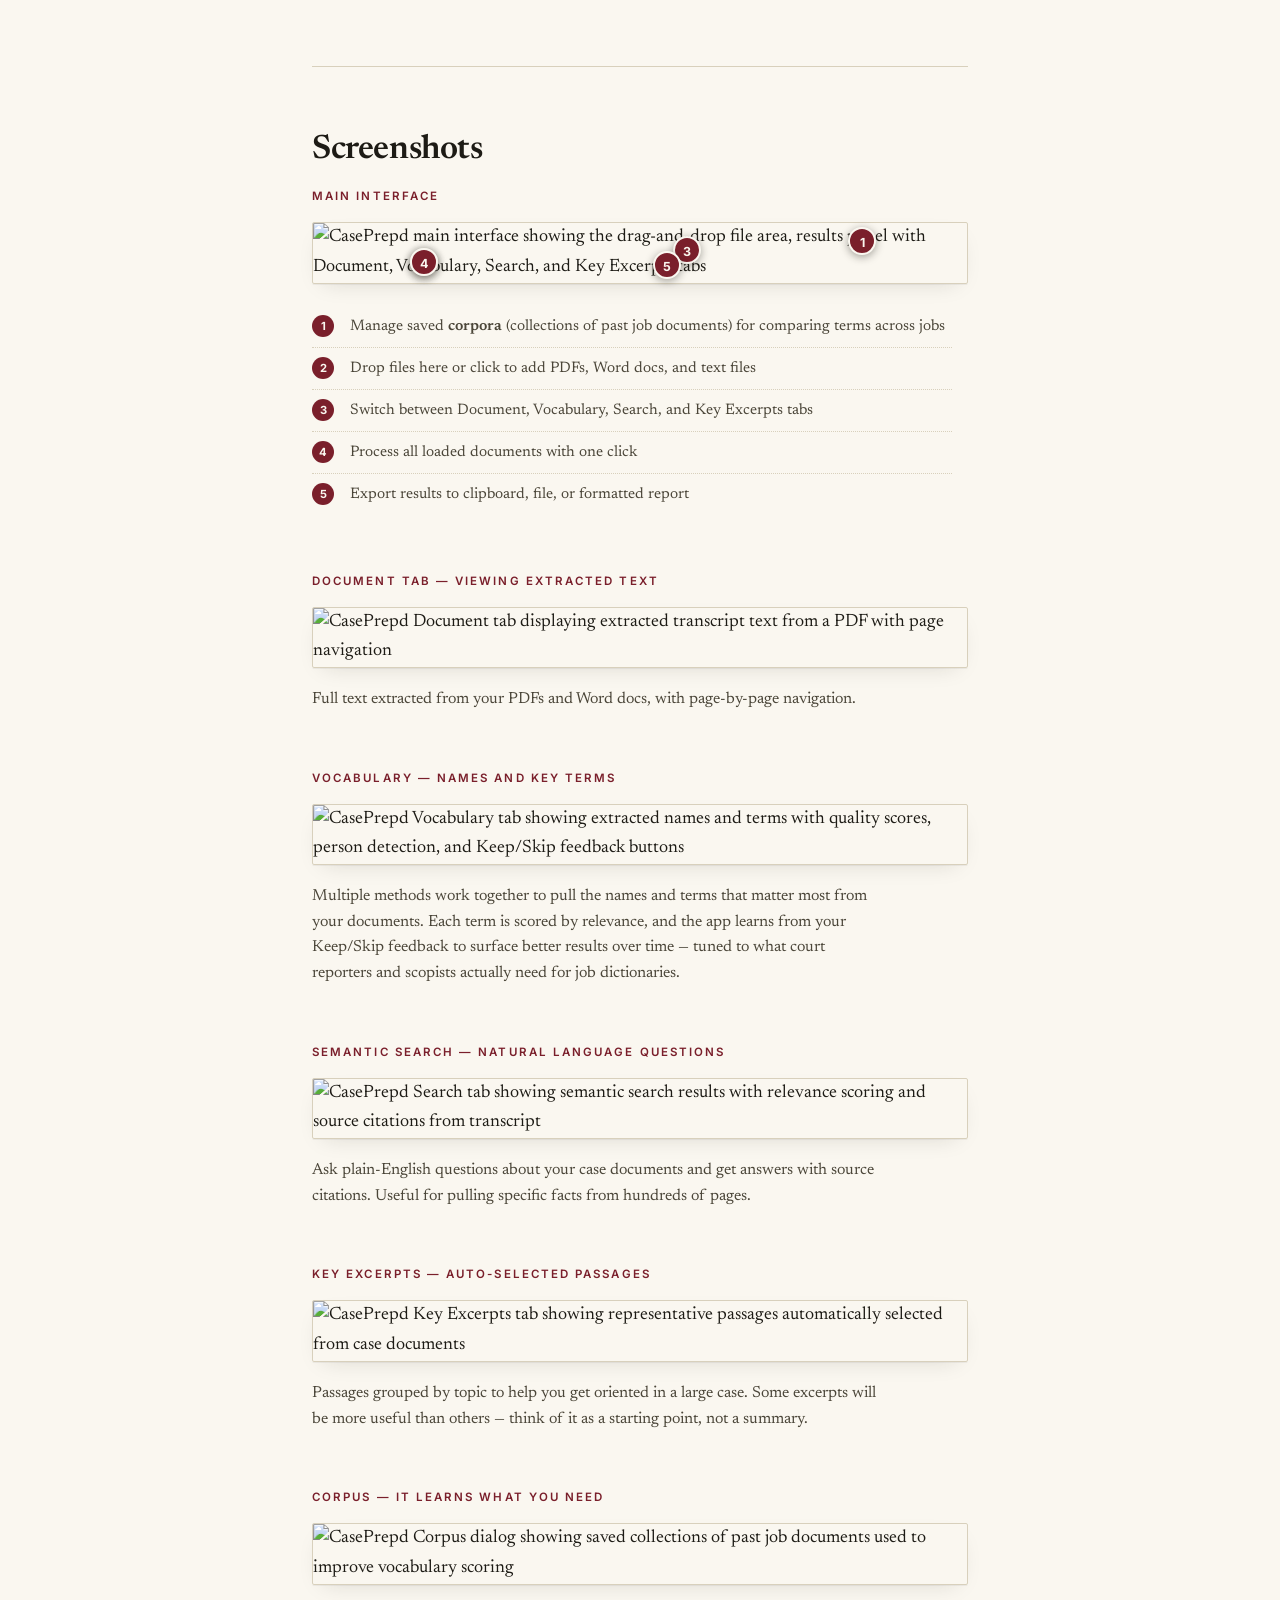
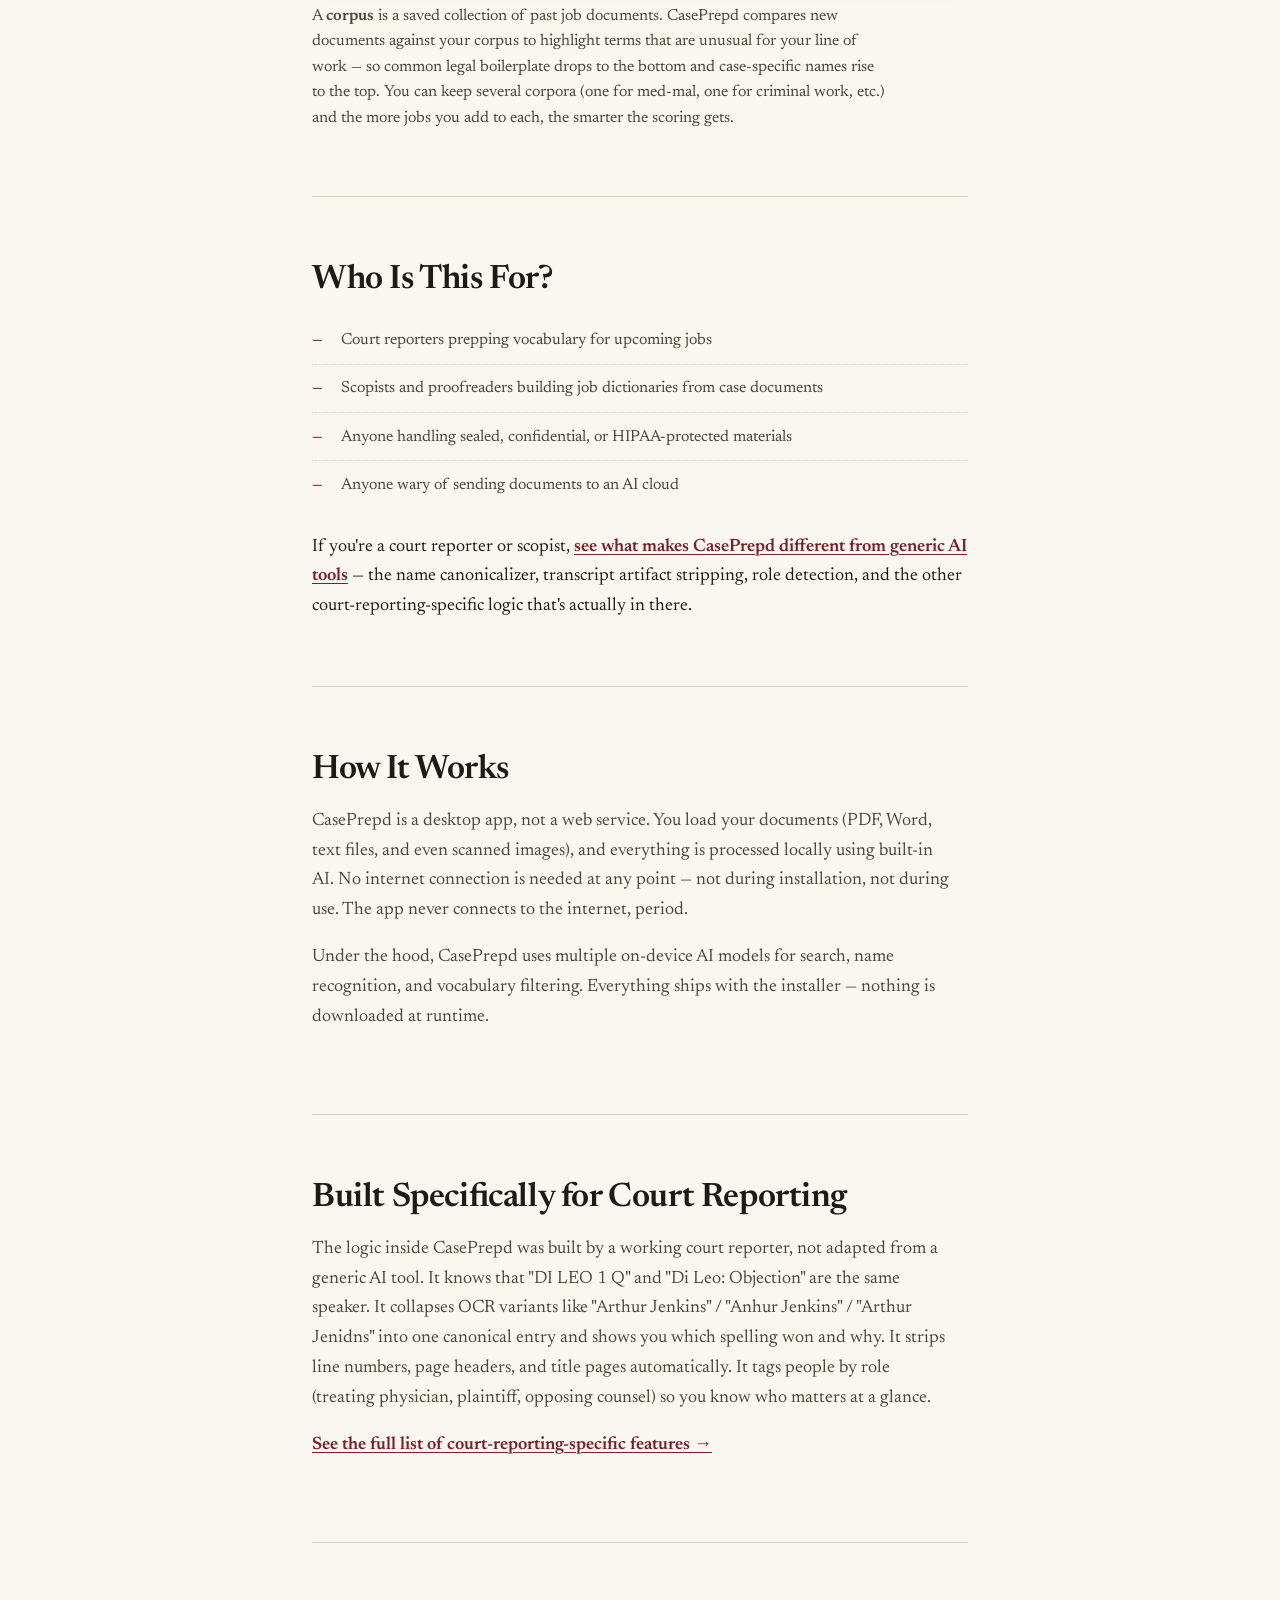
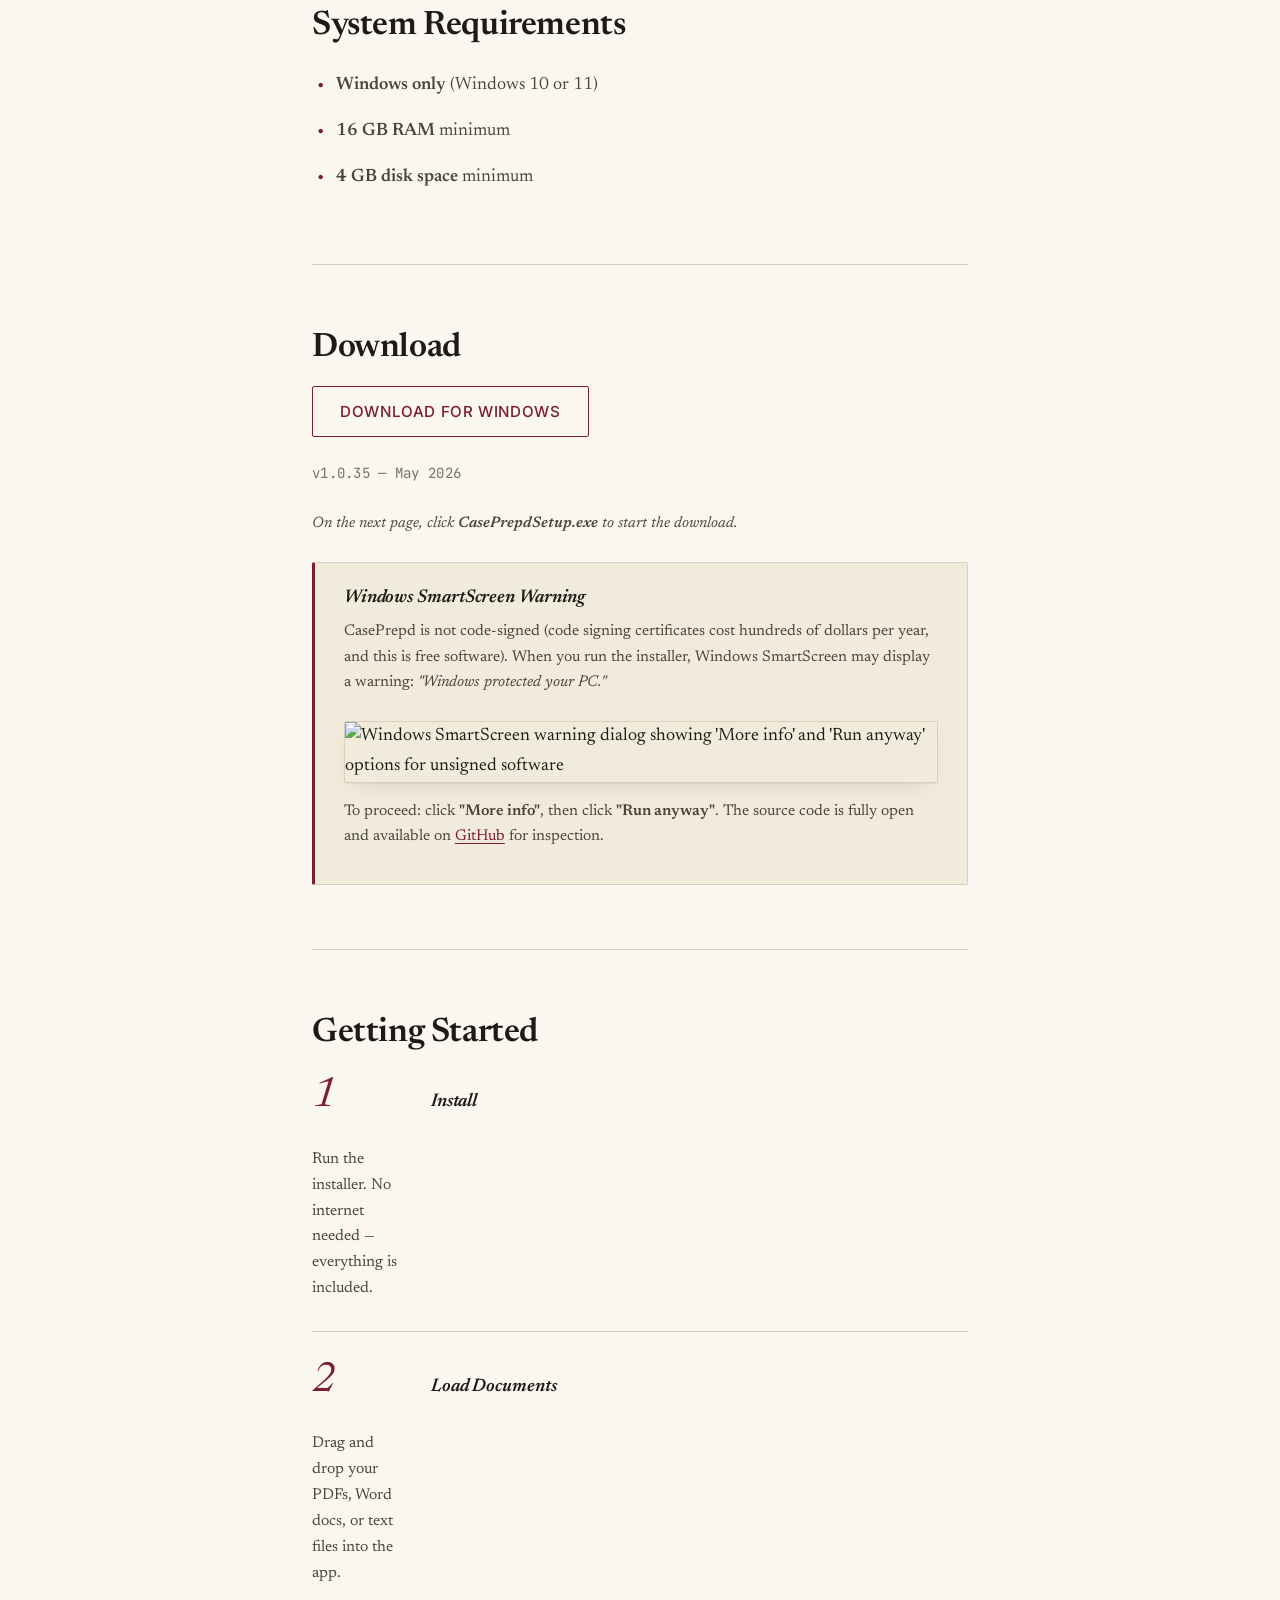
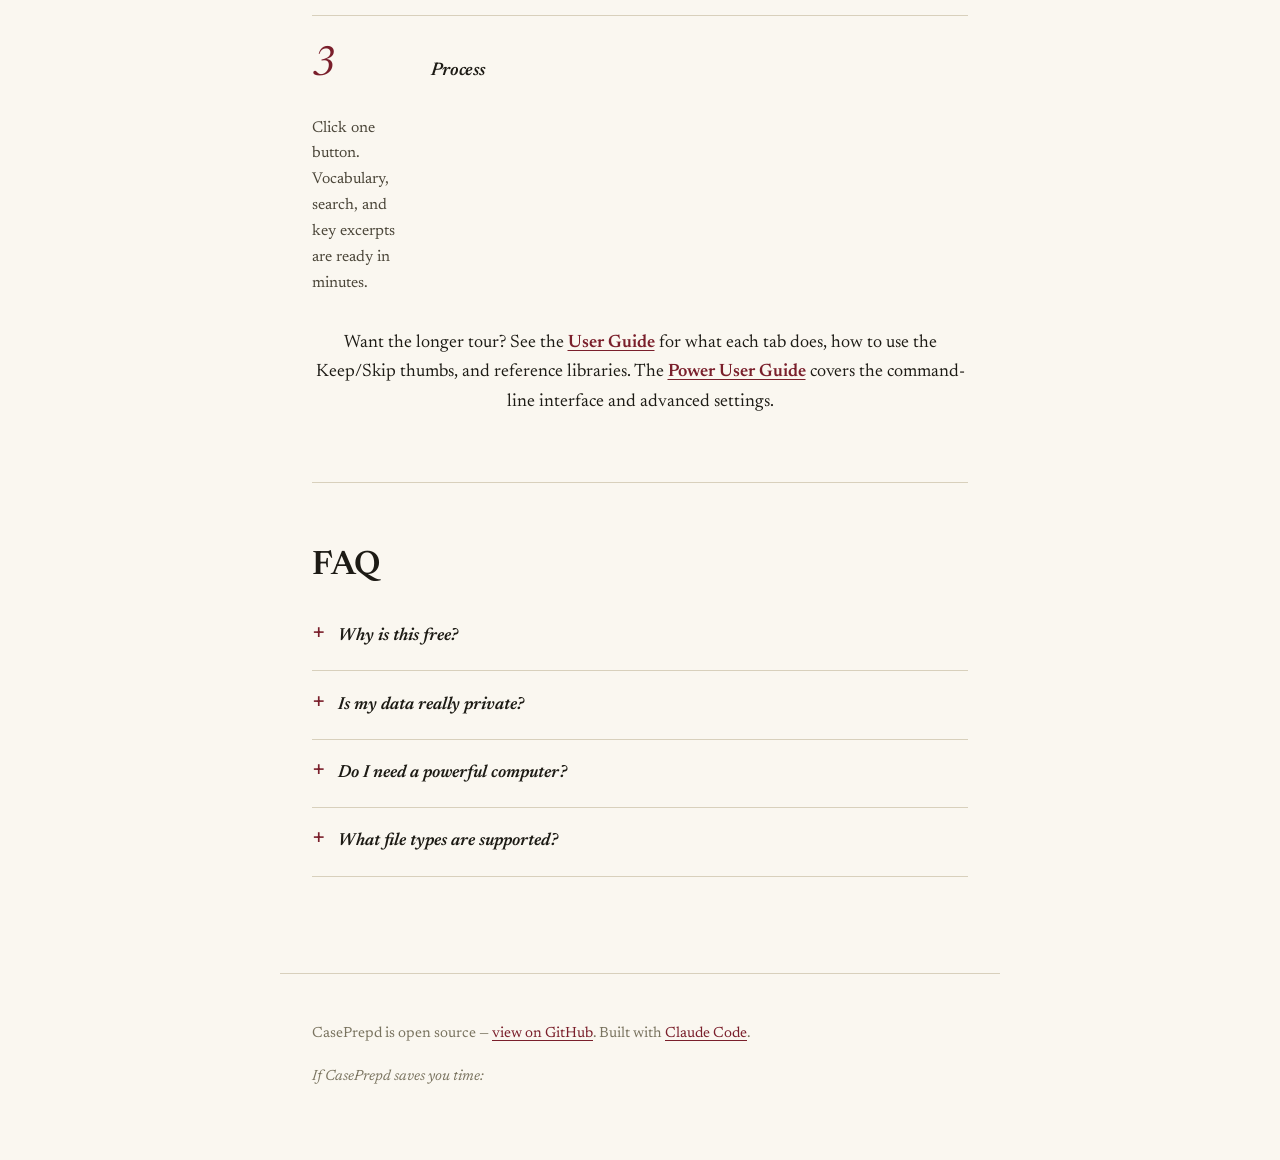
==== commit 9bcf30a7: "design: editorial-reference-manual redesign Replace generic SaaS-template look with editorial/docume" ====
--- a/index.html
+++ b/index.html
@@ -12,23 +12,30 @@
   <meta property="og:image" content="https://caseprepd-app.github.io/CaseSummarizer/screenshots/CasePrepedMainMenu1.png">
   <meta property="og:url" content="https://caseprepd-app.github.io/CaseSummarizer/">
   <meta property="og:type" content="website">
+  <link rel="preconnect" href="https://fonts.googleapis.com">
+  <link rel="preconnect" href="https://fonts.gstatic.com" crossorigin>
+  <link href="https://fonts.googleapis.com/css2?family=Newsreader:ital,opsz,wght@0,6..72,400;0,6..72,500;0,6..72,600;0,6..72,700;1,6..72,400;1,6..72,500;1,6..72,600;1,6..72,700&family=Inter:wght@400;500;600&family=JetBrains+Mono:wght@400;500&display=swap" rel="stylesheet">
 </head>
 <body>
 
 <header>
   <nav>
-    <a href="#" class="logo">CasePrepd</a>
+    <a href="index.html" class="logo">CasePrepd</a>
     <button class="hamburger" aria-label="Menu" aria-expanded="false">&#9776;</button>
     <div class="nav-links">
       <a href="#features">Features</a>
       <a href="#screenshots">Screenshots</a>
-      <a href="#who">Who Is This For?</a>
-      <a href="#how">How It Works</a>
-      <a href="built-for-court-reporters.html">Built for CR &raquo;</a>
-      <a href="#requirements">Requirements</a>
+      <div class="nav-dropdown">
+        <button type="button" aria-haspopup="true" aria-expanded="false">Documentation</button>
+        <div class="nav-dropdown-menu" role="menu">
+          <span class="menu-eyebrow">Guides</span>
+          <a href="guide.html" role="menuitem">User Guide</a>
+          <a href="power-user.html" role="menuitem">Power User &amp; CLI</a>
+          <a href="built-for-court-reporters.html" role="menuitem">Built for Court Reporters</a>
+        </div>
+      </div>
+      <a href="#faq">FAQ</a>
       <a href="#download">Download</a>
-      <a href="#faq">FAQ</a>
-      <a href="guide.html">User Guide &raquo;</a>
     </div>
   </nav>
 </header>
@@ -36,18 +43,33 @@
 <main>
 
 <section class="hero">
+  <span class="eyebrow">Vol. 1 &middot; Issue 35 &middot; May 2026</span>
   <h1>CasePrepd</h1>
-  <p class="tagline">Case Prep That Never Leaves Your Computer</p>
+  <p class="tagline">Case prep that never leaves your computer.</p>
   <p class="subtitle">
     Vocabulary lists, semantic search, and key excerpts from your case
     documents &mdash; processed 100% on your machine.
     Nothing uploaded. Nothing stored in the cloud.
   </p>
   <p class="built-for">Built for sensitive court matters, HIPAA, and anything you can't risk sharing.</p>
-  <a href="#download" class="cta-button">Download CasePrepd</a>
+  <a href="#download" class="cta-button">Download for Windows</a>
   <p class="attribution">
     Built by Noah Collin, a court reporter.
   </p>
+
+  <div class="toc">
+    <p class="toc-eyebrow">In this issue</p>
+    <ol class="toc-list">
+      <li><span class="toc-num">01</span><a href="#features">What You Get</a></li>
+      <li><span class="toc-num">02</span><a href="#screenshots">Screenshots</a></li>
+      <li><span class="toc-num">03</span><a href="#who">Who It's For</a></li>
+      <li><span class="toc-num">04</span><a href="#how">How It Works</a></li>
+      <li><span class="toc-num">05</span><a href="built-for-court-reporters.html">Built for Court Reporters</a></li>
+      <li><span class="toc-num">06</span><a href="#requirements">System Requirements</a></li>
+      <li><span class="toc-num">07</span><a href="#download">Download</a></li>
+      <li><span class="toc-num">08</span><a href="#faq">FAQ</a></li>
+    </ol>
+  </div>
 </section>
 
 <section id="features" class="features">
@@ -326,7 +348,13 @@
   <script type="text/javascript" src="https://cdnjs.buymeacoffee.com/1.0.0/button.prod.min.js" data-name="bmc-button" data-slug="NoahCollin" data-color="#5F7FFF" data-emoji="" data-font="Arial" data-text="Buy me a coffee" data-outline-color="#000000" data-font-color="#ffffff" data-coffee-color="#FFDD00"></script>
 </footer>
 
+<div class="lightbox" id="lightbox" role="dialog" aria-modal="true" aria-label="Enlarged screenshot">
+  <button class="lightbox-close" aria-label="Close enlarged screenshot">&times;</button>
+  <img src="" alt="">
+</div>
+
 <script>
+  // Hamburger menu
   const hamburger = document.querySelector('.hamburger');
   const navLinks = document.querySelector('.nav-links');
   hamburger.addEventListener('click', () => {
@@ -334,11 +362,43 @@
     hamburger.setAttribute('aria-expanded', open);
   });
   navLinks.addEventListener('click', (e) => {
+    // Don't close when clicking the dropdown toggle button
+    if (e.target.closest('.nav-dropdown > button')) return;
     if (e.target.tagName === 'A') {
       navLinks.classList.remove('open');
       hamburger.setAttribute('aria-expanded', 'false');
     }
   });
+
+  // Lightbox: click any screenshot to zoom
+  const lightbox = document.getElementById('lightbox');
+  const lightboxImg = lightbox.querySelector('img');
+  const lightboxClose = lightbox.querySelector('.lightbox-close');
+
+  function openLightbox(src, alt) {
+    lightboxImg.src = src;
+    lightboxImg.alt = alt || '';
+    lightbox.classList.add('open');
+    document.body.style.overflow = 'hidden';
+  }
+  function closeLightbox() {
+    lightbox.classList.remove('open');
+    lightboxImg.src = '';
+    document.body.style.overflow = '';
+  }
+
+  document.querySelectorAll('.screenshot-item img, .smartscreen-screenshot').forEach(img => {
+    img.addEventListener('click', () => openLightbox(img.src, img.alt));
+  });
+
+  lightbox.addEventListener('click', (e) => {
+    if (e.target === lightbox || e.target === lightboxImg || e.target === lightboxClose) {
+      closeLightbox();
+    }
+  });
+  document.addEventListener('keydown', (e) => {
+    if (e.key === 'Escape' && lightbox.classList.contains('open')) closeLightbox();
+  });
 </script>
 
 </body>
--- a/style.css
+++ b/style.css
@@ -0,0 +1,999 @@
+/* CasePrepd — editorial reference-manual stylesheet
+   Serif typography, warm cream palette, oxblood accent, hairline rules.
+   Variable names kept compatible with existing inline styles in HTML
+   (--bg, --bg-light, --bg-card, --text, --text-muted, --accent, --radius). */
+
+* { margin: 0; padding: 0; box-sizing: border-box; }
+
+html {
+  scroll-padding-top: 92px;
+  -webkit-text-size-adjust: 100%;
+}
+
+:root {
+  --paper:        #faf7f0;
+  --paper-deep:   #f1ebdc;
+  --paper-rule:   #d8d0bc;
+  --ink:          #1d1b15;
+  --ink-2:        #4b4639;
+  --ink-3:        #7a7460;
+  --accent:       #7a1f2b;
+  --accent-soft:  #a44352;
+  --accent-tint:  #efe2df;
+  --code-bg:      #efe9d8;
+  --shadow:       0 1px 0 rgba(29, 27, 21, 0.05),
+                  0 8px 24px -12px rgba(29, 27, 21, 0.18);
+  --radius:       2px;
+
+  /* Backwards-compatible aliases for inline styles already in HTML */
+  --bg:           var(--paper);
+  --bg-light:     var(--paper-deep);
+  --bg-card:      var(--paper-deep);
+  --text:         var(--ink);
+  --text-muted:   var(--ink-2);
+  --text-link:    var(--accent);
+  --accent-hover: var(--accent-soft);
+
+  --serif: "Newsreader", "Source Serif Pro", Georgia, "Times New Roman", serif;
+  --mono:  "JetBrains Mono", "SF Mono", Menlo, Consolas, monospace;
+  --sans:  "Inter", -apple-system, BlinkMacSystemFont, "Segoe UI", sans-serif;
+
+  --measure: 64ch;
+}
+
+body {
+  font-family: var(--serif);
+  background: var(--paper);
+  color: var(--ink);
+  font-size: 18px;
+  line-height: 1.65;
+  font-feature-settings: "kern", "liga", "onum" 1;
+  -webkit-font-smoothing: antialiased;
+  -moz-osx-font-smoothing: grayscale;
+}
+
+/* Subtle paper grain */
+body::before {
+  content: "";
+  position: fixed;
+  inset: 0;
+  pointer-events: none;
+  z-index: 1;
+  opacity: 0.35;
+  background-image:
+    radial-gradient(rgba(29,27,21,0.025) 1px, transparent 1px),
+    radial-gradient(rgba(29,27,21,0.018) 1px, transparent 1px);
+  background-size: 3px 3px, 7px 7px;
+  background-position: 0 0, 1px 2px;
+}
+
+/* === HEADER / NAV === */
+header {
+  background: rgba(250, 247, 240, 0.92);
+  backdrop-filter: blur(8px);
+  -webkit-backdrop-filter: blur(8px);
+  border-bottom: 1px solid var(--paper-rule);
+  position: sticky;
+  top: 0;
+  z-index: 100;
+}
+
+nav {
+  max-width: 1080px;
+  margin: 0 auto;
+  padding: 1.1rem 2rem;
+  display: flex;
+  align-items: baseline;
+  justify-content: space-between;
+  gap: 1rem;
+  flex-wrap: wrap;
+}
+
+.logo {
+  font-family: var(--serif);
+  font-size: 1.55rem;
+  font-weight: 700;
+  font-style: italic;
+  color: var(--ink);
+  text-decoration: none;
+  letter-spacing: -0.01em;
+  line-height: 1;
+}
+
+.logo::after {
+  content: " \00B7";
+  margin-left: 0.5rem;
+  color: var(--accent);
+  font-style: normal;
+}
+
+.hamburger {
+  display: none;
+  background: none;
+  border: 1px solid var(--paper-rule);
+  border-radius: var(--radius);
+  color: var(--ink);
+  font-size: 1.2rem;
+  cursor: pointer;
+  padding: 0.3rem 0.7rem;
+  line-height: 1;
+}
+
+.nav-links {
+  display: flex;
+  gap: 1.6rem;
+  flex-wrap: wrap;
+  align-items: baseline;
+  font-family: var(--serif);
+  font-size: 0.92rem;
+  letter-spacing: 0.02em;
+}
+
+.nav-links a {
+  color: var(--ink-2);
+  text-decoration: none;
+  border-bottom: 1px solid transparent;
+  padding-bottom: 2px;
+  transition: color 0.15s ease, border-color 0.15s ease;
+}
+
+.nav-links a:hover,
+.nav-links a:focus-visible {
+  color: var(--accent);
+  border-bottom-color: var(--accent);
+}
+
+.nav-dropdown { position: relative; }
+
+.nav-dropdown > button {
+  background: none;
+  border: none;
+  font: inherit;
+  color: var(--ink-2);
+  cursor: pointer;
+  padding: 0;
+  border-bottom: 1px solid transparent;
+  padding-bottom: 2px;
+}
+
+.nav-dropdown > button::after {
+  content: " \25BE";
+  font-size: 0.7em;
+  color: var(--ink-3);
+  margin-left: 2px;
+}
+
+.nav-dropdown > button:hover,
+.nav-dropdown:focus-within > button {
+  color: var(--accent);
+  border-bottom-color: var(--accent);
+}
+
+.nav-dropdown-menu {
+  position: absolute;
+  top: 100%;
+  right: 0;
+  margin-top: 0.6rem;
+  background: var(--paper);
+  border: 1px solid var(--paper-rule);
+  border-radius: var(--radius);
+  box-shadow: var(--shadow);
+  min-width: 240px;
+  padding: 0.5rem 0;
+  display: none;
+  z-index: 200;
+}
+
+.nav-dropdown:hover .nav-dropdown-menu,
+.nav-dropdown:focus-within .nav-dropdown-menu {
+  display: block;
+}
+
+.nav-dropdown-menu a {
+  display: block;
+  padding: 0.55rem 1.1rem;
+  color: var(--ink);
+  border-bottom: none;
+  font-size: 0.95rem;
+}
+
+.nav-dropdown-menu a:hover {
+  background: var(--paper-deep);
+  color: var(--accent);
+  border-bottom: none;
+}
+
+.nav-dropdown-menu .menu-eyebrow {
+  display: block;
+  padding: 0.4rem 1.1rem 0.2rem;
+  font-family: var(--sans);
+  font-size: 0.7rem;
+  text-transform: uppercase;
+  letter-spacing: 0.14em;
+  color: var(--ink-3);
+}
+
+/* === MAIN / SECTIONS === */
+main {
+  max-width: 720px;
+  margin: 0 auto;
+  padding: 0 2rem;
+  position: relative;
+  z-index: 2;
+}
+
+section {
+  padding: 4rem 0;
+  border-bottom: 1px solid var(--paper-rule);
+}
+
+section:last-child { border-bottom: none; }
+
+.eyebrow {
+  font-family: var(--sans);
+  font-size: 0.72rem;
+  font-weight: 600;
+  text-transform: uppercase;
+  letter-spacing: 0.18em;
+  color: var(--accent);
+  margin-bottom: 0.8rem;
+  display: block;
+}
+
+/* === TYPOGRAPHY === */
+h1, h2, h3, h4 {
+  font-family: var(--serif);
+  color: var(--ink);
+  font-weight: 600;
+  line-height: 1.15;
+  letter-spacing: -0.012em;
+}
+
+h1 {
+  font-size: clamp(2.6rem, 6vw, 4.2rem);
+  font-weight: 700;
+  margin-bottom: 0.4rem;
+}
+
+h2 {
+  font-size: clamp(1.6rem, 3vw, 2.1rem);
+  margin-bottom: 1.1rem;
+  font-weight: 600;
+}
+
+h3 {
+  font-size: 1.15rem;
+  font-weight: 600;
+  margin-bottom: 0.5rem;
+  color: var(--ink);
+  letter-spacing: -0.005em;
+}
+
+p { margin-bottom: 1.1rem; }
+p:last-child { margin-bottom: 0; }
+
+a { color: var(--accent); text-decoration: underline; text-decoration-thickness: 1px; text-underline-offset: 3px; }
+a:hover { color: var(--accent-soft); }
+
+strong { font-weight: 600; }
+em { font-style: italic; }
+
+code {
+  font-family: var(--mono);
+  font-size: 0.88em;
+  background: var(--code-bg);
+  padding: 0.1em 0.4em;
+  border-radius: var(--radius);
+  color: var(--ink);
+  border: 1px solid var(--paper-rule);
+}
+
+pre {
+  background: var(--code-bg) !important;
+  border: 1px solid var(--paper-rule) !important;
+  border-left: 3px solid var(--accent) !important;
+  border-radius: var(--radius) !important;
+  padding: 1rem 1.2rem !important;
+  overflow-x: auto;
+  margin: 1.3rem 0 !important;
+  font-family: var(--mono);
+  font-size: 0.88rem;
+  line-height: 1.55;
+}
+
+pre code {
+  background: none !important;
+  border: none !important;
+  padding: 0 !important;
+  font-size: inherit;
+  color: var(--ink) !important;
+}
+
+/* === HERO === */
+.hero {
+  text-align: left;
+  padding: 5rem 0 4rem;
+  border-bottom: 1px solid var(--paper-rule);
+}
+
+.hero h1 {
+  font-style: italic;
+  letter-spacing: -0.02em;
+}
+
+.tagline {
+  font-size: clamp(1.15rem, 2vw, 1.45rem);
+  color: var(--ink-2);
+  font-style: italic;
+  margin-bottom: 1.6rem;
+  font-weight: 400;
+  line-height: 1.35;
+}
+
+.subtitle {
+  font-size: 1.1rem;
+  max-width: var(--measure);
+  margin: 0 0 1.2rem;
+  color: var(--ink);
+}
+
+.built-for {
+  font-size: 1rem;
+  color: var(--ink-2);
+  font-style: italic;
+  margin-bottom: 2.2rem;
+  max-width: var(--measure);
+  padding-left: 1rem;
+  border-left: 2px solid var(--accent);
+}
+
+.attribution {
+  margin-top: 2.2rem;
+  font-size: 0.92rem;
+  color: var(--ink-3);
+  font-style: italic;
+}
+
+/* === CTA BUTTON === */
+.cta-button {
+  display: inline-block;
+  background: var(--paper);
+  color: var(--accent);
+  border: 1px solid var(--accent);
+  padding: 0.75rem 1.7rem;
+  border-radius: var(--radius);
+  text-decoration: none;
+  font-family: var(--sans);
+  font-weight: 500;
+  font-size: 0.95rem;
+  letter-spacing: 0.04em;
+  text-transform: uppercase;
+  transition: background 0.18s ease, color 0.18s ease;
+}
+
+.cta-button:hover {
+  background: var(--accent);
+  color: var(--paper);
+}
+
+/* === "IN THIS ISSUE" TOC === */
+.toc {
+  margin-top: 3rem;
+  padding-top: 2rem;
+  border-top: 1px solid var(--paper-rule);
+}
+
+.toc-eyebrow {
+  font-family: var(--sans);
+  font-size: 0.72rem;
+  text-transform: uppercase;
+  letter-spacing: 0.18em;
+  color: var(--ink-3);
+  margin-bottom: 1.2rem;
+  font-weight: 600;
+}
+
+.toc-list {
+  list-style: none;
+  padding: 0;
+  display: grid;
+  grid-template-columns: repeat(auto-fit, minmax(220px, 1fr));
+  gap: 0.4rem 2rem;
+  font-size: 0.98rem;
+}
+
+.toc-list li {
+  display: flex;
+  align-items: baseline;
+  border-bottom: 1px dotted var(--paper-rule);
+  padding: 0.4rem 0;
+}
+
+.toc-list a {
+  color: var(--ink);
+  text-decoration: none;
+  flex: 1;
+  font-style: italic;
+}
+
+.toc-list a:hover { color: var(--accent); }
+
+.toc-list .toc-num {
+  font-family: var(--mono);
+  color: var(--ink-3);
+  font-size: 0.78rem;
+  margin-right: 0.6rem;
+  letter-spacing: 0.02em;
+  font-style: normal;
+}
+
+/* === FEATURES — editorial, not cards === */
+.features { padding-top: 4rem; }
+
+.feature-grid {
+  display: block;
+  margin-bottom: 1.5rem;
+}
+
+.feature-card {
+  background: transparent !important;
+  padding: 0 !important;
+  border: none !important;
+  border-radius: 0 !important;
+  margin-bottom: 2.5rem;
+  padding-bottom: 2.5rem !important;
+  border-bottom: 1px solid var(--paper-rule) !important;
+  display: grid;
+  grid-template-columns: 180px 1fr;
+  gap: 2.5rem;
+  align-items: start;
+}
+
+.feature-card:last-child {
+  border-bottom: none !important;
+  margin-bottom: 0;
+  padding-bottom: 0 !important;
+}
+
+.feature-card h3 {
+  font-family: var(--serif);
+  font-size: 1.2rem;
+  color: var(--ink);
+  margin: 0;
+  font-weight: 600;
+  font-style: italic;
+  border-top: 2px solid var(--accent);
+  display: inline-block;
+  padding-top: 0.7rem;
+}
+
+.feature-card p {
+  color: var(--ink-2);
+  font-size: 1rem;
+  margin: 0;
+}
+
+.export-note {
+  text-align: left;
+  color: var(--ink-3);
+  font-style: italic;
+  margin-top: 2rem;
+  font-size: 0.95rem;
+  padding-top: 1rem;
+  border-top: 1px solid var(--paper-rule);
+}
+
+/* === SCREENSHOTS === */
+.screenshots { text-align: left; }
+
+.screenshot-item { margin-bottom: 3.5rem; }
+.screenshot-item:last-child { margin-bottom: 0; }
+
+.screenshot-label {
+  font-family: var(--sans);
+  font-size: 0.72rem;
+  text-transform: uppercase;
+  letter-spacing: 0.18em;
+  color: var(--accent);
+  margin-bottom: 1rem;
+  font-weight: 600;
+}
+
+.screenshot-item img {
+  max-width: 100%;
+  display: block;
+  border-radius: var(--radius);
+  border: 1px solid var(--paper-rule);
+  box-shadow: var(--shadow);
+  cursor: zoom-in;
+  transition: transform 0.25s ease, box-shadow 0.25s ease;
+}
+
+.screenshot-item img:hover {
+  transform: translateY(-1px);
+  box-shadow: 0 1px 0 rgba(29,27,21,0.05),
+              0 18px 36px -16px rgba(29,27,21,0.28);
+}
+
+.screenshot-description {
+  text-align: left;
+  max-width: var(--measure);
+  margin: 1.2rem 0 0;
+  color: var(--ink-2);
+  font-size: 1rem;
+  line-height: 1.6;
+}
+
+/* Annotated screenshot */
+.annotated-screenshot {
+  position: relative;
+  display: inline-block;
+  max-width: 100%;
+}
+
+.callout {
+  position: absolute;
+  width: 28px;
+  height: 28px;
+  background: var(--accent);
+  color: var(--paper);
+  border-radius: 50%;
+  font-family: var(--sans);
+  font-size: 0.78rem;
+  font-weight: 700;
+  line-height: 28px;
+  text-align: center;
+  box-shadow: 0 2px 8px rgba(29,27,21,0.4);
+  border: 2px solid var(--paper);
+  pointer-events: none;
+}
+
+.callout-1 { top: 7%; right: 14%; }
+.callout-2 { top: 42%; left: 15%; }
+.callout-3 { top: 22%; left: 55%; }
+.callout-4 { bottom: 12%; left: 15%; }
+.callout-5 { bottom: 7%; left: 52%; }
+
+.callout-legend {
+  text-align: left;
+  max-width: var(--measure);
+  margin: 1.4rem 0 0;
+  padding-left: 0;
+  list-style: none;
+  counter-reset: legend;
+}
+
+.callout-legend li {
+  counter-increment: legend;
+  padding: 0.5rem 0 0.5rem 2.4rem;
+  position: relative;
+  color: var(--ink-2);
+  font-size: 0.95rem;
+  border-bottom: 1px dotted var(--paper-rule);
+}
+
+.callout-legend li:last-child { border-bottom: none; }
+
+.callout-legend li::before {
+  content: counter(legend);
+  position: absolute;
+  left: 0;
+  top: 0.55rem;
+  width: 22px;
+  height: 22px;
+  background: var(--accent);
+  color: var(--paper);
+  border-radius: 50%;
+  font-family: var(--sans);
+  font-size: 0.7rem;
+  font-weight: 700;
+  line-height: 22px;
+  text-align: center;
+}
+
+@media (max-width: 600px) {
+  .callout { width: 22px; height: 22px; font-size: 0.7rem; line-height: 22px; }
+}
+
+/* === AUDIENCE === */
+.audience ul { list-style: none; padding: 0; }
+
+.audience li {
+  padding: 0.65rem 0 0.65rem 1.8rem;
+  position: relative;
+  color: var(--ink-2);
+  border-bottom: 1px dotted var(--paper-rule);
+  font-size: 1rem;
+}
+
+.audience li:last-child { border-bottom: none; }
+
+.audience li::before {
+  content: "\2014";
+  position: absolute;
+  left: 0;
+  color: var(--accent);
+  font-weight: bold;
+}
+
+/* === HOW IT WORKS === */
+.how-it-works p {
+  margin-bottom: 1.1rem;
+  color: var(--ink-2);
+  max-width: var(--measure);
+}
+
+/* === REQUIREMENTS === */
+.requirements ul { list-style: none; padding: 0; }
+
+.requirements li {
+  padding: 0.5rem 0 0.5rem 1.5rem;
+  position: relative;
+  color: var(--ink-2);
+}
+
+.requirements li::before {
+  content: "\2022";
+  position: absolute;
+  left: 0.3rem;
+  color: var(--accent);
+}
+
+/* === GETTING STARTED === */
+.getting-started { text-align: left; }
+
+.steps { display: block; margin-top: 1.5rem; }
+
+.step {
+  background: transparent !important;
+  padding: 0 !important;
+  border: none !important;
+  border-radius: 0 !important;
+  margin-bottom: 1.8rem;
+  padding-bottom: 1.8rem !important;
+  border-bottom: 1px solid var(--paper-rule) !important;
+  display: grid;
+  grid-template-columns: 90px 1fr;
+  gap: 1.8rem;
+  align-items: baseline;
+}
+
+.step:last-child {
+  border-bottom: none !important;
+  margin-bottom: 0;
+  padding-bottom: 0 !important;
+}
+
+.step-number {
+  display: inline-block;
+  width: auto;
+  height: auto;
+  background: none !important;
+  color: var(--accent) !important;
+  border-radius: 0 !important;
+  font-family: var(--serif);
+  font-size: 2.6rem;
+  font-weight: 400;
+  font-style: italic;
+  line-height: 1;
+  text-align: left;
+  margin-bottom: 0;
+}
+
+.step h3 {
+  font-style: italic;
+  font-weight: 600;
+  margin-bottom: 0.35rem;
+  color: var(--ink);
+}
+
+.step p {
+  color: var(--ink-2);
+  font-size: 0.98rem;
+  margin: 0;
+}
+
+/* === DOWNLOAD === */
+.download { text-align: left; }
+
+.version-info {
+  font-size: 0.88rem;
+  color: var(--ink-3);
+  margin-top: 0.8rem;
+  font-family: var(--mono);
+  letter-spacing: 0.02em;
+}
+
+.download-hint {
+  font-size: 0.95rem;
+  color: var(--ink-2);
+  margin-top: 0.3rem;
+  font-style: italic;
+}
+
+.download > p { margin-bottom: 1.6rem; }
+
+.smartscreen-warning {
+  background: var(--paper-deep);
+  border: 1px solid var(--paper-rule);
+  border-left: 3px solid var(--accent);
+  border-radius: var(--radius);
+  padding: 1.5rem 1.8rem;
+  text-align: left;
+  margin-top: 1.5rem;
+}
+
+.smartscreen-warning h3 {
+  margin-bottom: 0.7rem;
+  color: var(--ink);
+  font-style: italic;
+}
+
+.smartscreen-warning p {
+  color: var(--ink-2);
+  margin-bottom: 0.6rem;
+  font-size: 0.97rem;
+}
+
+.smartscreen-screenshot {
+  max-width: 100%;
+  border-radius: var(--radius);
+  border: 1px solid var(--paper-rule);
+  box-shadow: var(--shadow);
+  margin: 1rem 0;
+  cursor: zoom-in;
+}
+
+/* === FAQ === */
+details {
+  background: transparent !important;
+  border: none !important;
+  border-bottom: 1px solid var(--paper-rule) !important;
+  border-radius: 0 !important;
+  margin-bottom: 0 !important;
+  padding: 1.2rem 0 !important;
+}
+
+details:last-of-type { border-bottom: 1px solid var(--paper-rule) !important; }
+
+summary {
+  cursor: pointer;
+  font-weight: 600;
+  font-style: italic;
+  font-size: 1.1rem;
+  color: var(--ink);
+  list-style: none;
+  position: relative;
+  padding-left: 1.6rem;
+  transition: color 0.15s ease;
+}
+
+summary::-webkit-details-marker { display: none; }
+
+summary::before {
+  content: "+";
+  position: absolute;
+  left: 0;
+  top: -0.05em;
+  color: var(--accent);
+  font-family: var(--sans);
+  font-weight: 400;
+  font-style: normal;
+  font-size: 1.3rem;
+  line-height: 1;
+}
+
+details[open] summary::before { content: "\2212"; }
+
+summary:hover { color: var(--accent); }
+
+details p {
+  margin-top: 0.9rem;
+  margin-left: 1.6rem;
+  color: var(--ink-2);
+  font-size: 1rem;
+}
+
+/* === TABLES (power-user.html) === */
+table {
+  width: 100%;
+  border-collapse: collapse;
+  margin-top: 1rem;
+  font-size: 0.95rem;
+}
+
+table th {
+  text-align: left;
+  padding: 0.7rem 0.6rem !important;
+  border-bottom: 2px solid var(--ink) !important;
+  background: transparent !important;
+  font-family: var(--sans);
+  font-size: 0.72rem !important;
+  text-transform: uppercase;
+  letter-spacing: 0.14em;
+  color: var(--ink) !important;
+  font-weight: 600;
+}
+
+table td {
+  padding: 0.7rem 0.6rem !important;
+  border-bottom: 1px solid var(--paper-rule) !important;
+  vertical-align: top;
+  color: var(--ink-2);
+}
+
+table tr:hover td { background: var(--paper-deep); }
+
+/* === FOOTER === */
+footer {
+  max-width: 720px;
+  margin: 2rem auto 0;
+  padding: 3rem 2rem 4rem;
+  text-align: left;
+  color: var(--ink-3);
+  font-size: 0.92rem;
+  position: relative;
+  z-index: 2;
+  border-top: 1px solid var(--paper-rule);
+}
+
+footer p { margin-bottom: 0.4rem; }
+
+footer a {
+  color: var(--accent);
+  text-decoration: underline;
+  text-decoration-thickness: 1px;
+  text-underline-offset: 3px;
+}
+
+footer a:hover { color: var(--accent-soft); }
+
+footer .support { margin-top: 1.2rem; font-style: italic; }
+
+/* === LIGHTBOX === */
+.lightbox {
+  position: fixed;
+  inset: 0;
+  background: rgba(29, 27, 21, 0.92);
+  display: none;
+  align-items: center;
+  justify-content: center;
+  z-index: 1000;
+  padding: 2rem;
+  cursor: zoom-out;
+  opacity: 0;
+  transition: opacity 0.18s ease;
+}
+
+.lightbox.open {
+  display: flex;
+  opacity: 1;
+}
+
+.lightbox img {
+  max-width: 95vw;
+  max-height: 92vh;
+  box-shadow: 0 8px 60px -8px rgba(0,0,0,0.6);
+  border-radius: var(--radius);
+  cursor: zoom-out;
+}
+
+.lightbox-close {
+  position: absolute;
+  top: 1.2rem;
+  right: 1.5rem;
+  background: none;
+  border: 1px solid rgba(250,247,240,0.4);
+  color: var(--paper);
+  font-size: 1.5rem;
+  width: 38px;
+  height: 38px;
+  line-height: 1;
+  border-radius: 50%;
+  cursor: pointer;
+  font-family: var(--sans);
+}
+
+.lightbox-close:hover {
+  background: rgba(250,247,240,0.1);
+  border-color: var(--paper);
+}
+
+/* === RESPONSIVE === */
+@media (max-width: 760px) {
+  main { padding: 0 1.4rem; }
+  nav { padding: 0.9rem 1.4rem; }
+  footer { padding: 2rem 1.4rem 3rem; }
+  body { font-size: 17px; }
+
+  .hero { padding: 3rem 0 2.5rem; }
+  section { padding: 3rem 0; }
+
+  .feature-card {
+    grid-template-columns: 1fr;
+    gap: 0.5rem;
+  }
+
+  .step {
+    grid-template-columns: 60px 1fr;
+    gap: 1rem;
+  }
+
+  .step-number { font-size: 2rem; }
+
+  nav { flex-wrap: wrap; }
+  .hamburger { display: block; }
+
+  .nav-links {
+    display: none;
+    width: 100%;
+    flex-direction: column;
+    gap: 1rem;
+    padding-top: 1rem;
+    font-size: 1rem;
+  }
+
+  .nav-links.open { display: flex; }
+
+  .nav-dropdown-menu {
+    position: static;
+    display: block;
+    box-shadow: none;
+    border: none;
+    border-left: 2px solid var(--paper-rule);
+    margin: 0.3rem 0 0.3rem 1rem;
+    padding: 0;
+    background: transparent;
+    min-width: 0;
+  }
+
+  .nav-dropdown-menu a { padding: 0.4rem 1rem; }
+  .nav-dropdown-menu .menu-eyebrow { display: none; }
+  .nav-dropdown > button::after { display: none; }
+}
+
+/* === PRINT === */
+@media print {
+  html { scroll-padding-top: 0; }
+  body {
+    background: white;
+    color: black;
+    font-size: 11pt;
+  }
+  body::before { display: none; }
+  header, footer, .hamburger, .cta-button, .lightbox, .toc {
+    display: none !important;
+  }
+  main { max-width: none; padding: 0; }
+  section { padding: 1rem 0; border-bottom: 1px solid #999; break-inside: avoid; }
+  a { color: black; text-decoration: underline; }
+  a[href^="http"]::after {
+    content: " (" attr(href) ")";
+    font-size: 0.8em;
+    color: #444;
+  }
+  h1, h2, h3 { color: black; break-after: avoid; }
+  pre, code { background: #f5f5f5 !important; color: black !important; border: 1px solid #ccc !important; }
+  .smartscreen-warning, .feature-card, .step {
+    background: white; border-color: #999;
+    break-inside: avoid;
+  }
+  details { break-inside: avoid; }
+  details > summary { font-weight: bold; }
+  details > summary::before { content: ""; }
+  details:not([open]) > *:not(summary) { display: block !important; }
+  img { max-width: 100% !important; page-break-inside: avoid; }
+  .callout { display: none; }
+}
+
+/* === PRISM.JS SYNTAX HIGHLIGHTING (custom theme for power-user CLI) === */
+.token.comment  { color: var(--ink-3); font-style: italic; }
+.token.string   { color: #6a4232; }
+.token.keyword,
+.token.builtin  { color: var(--accent); font-weight: 600; }
+.token.function { color: #3a5a78; }
+.token.operator,
+.token.punctuation { color: var(--ink-2); }
+.token.parameter { color: #8a6c2a; }
+.token.number    { color: #6a4232; }
+.token.variable  { color: #3a5a78; }
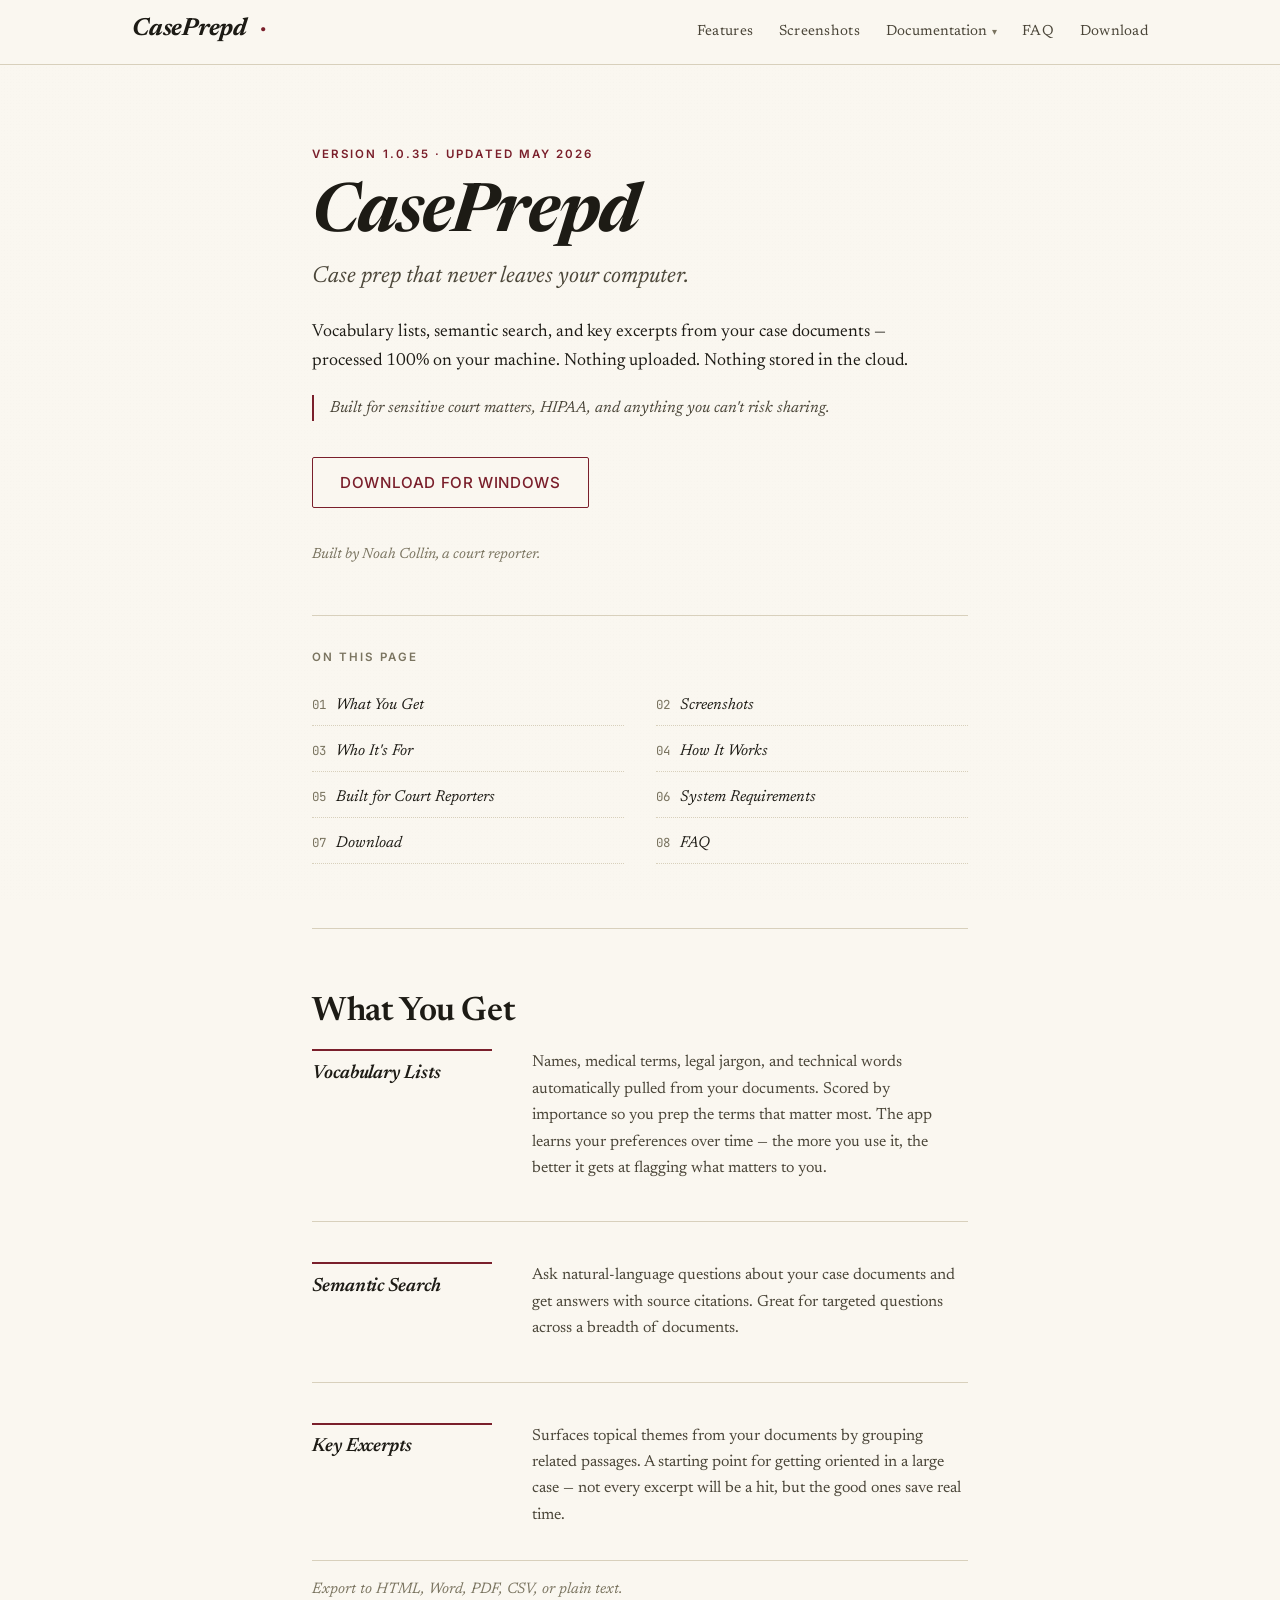
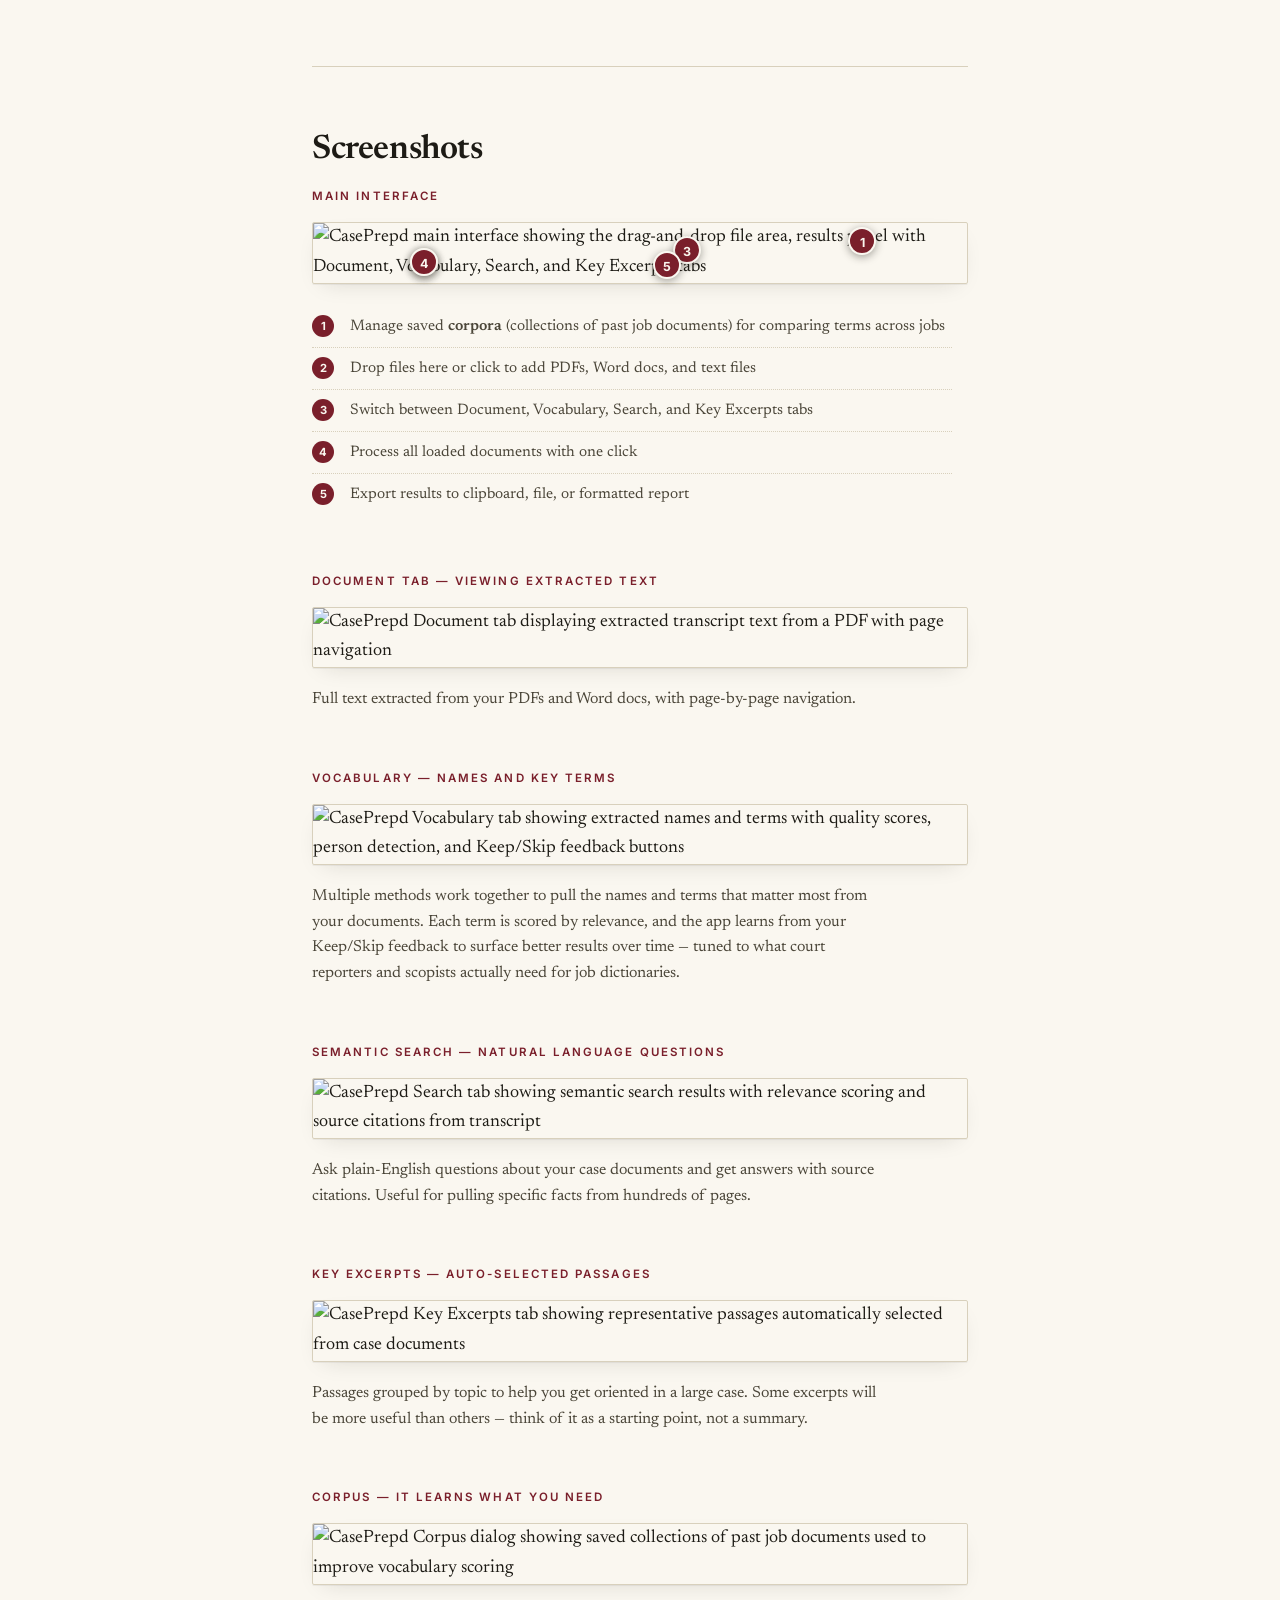
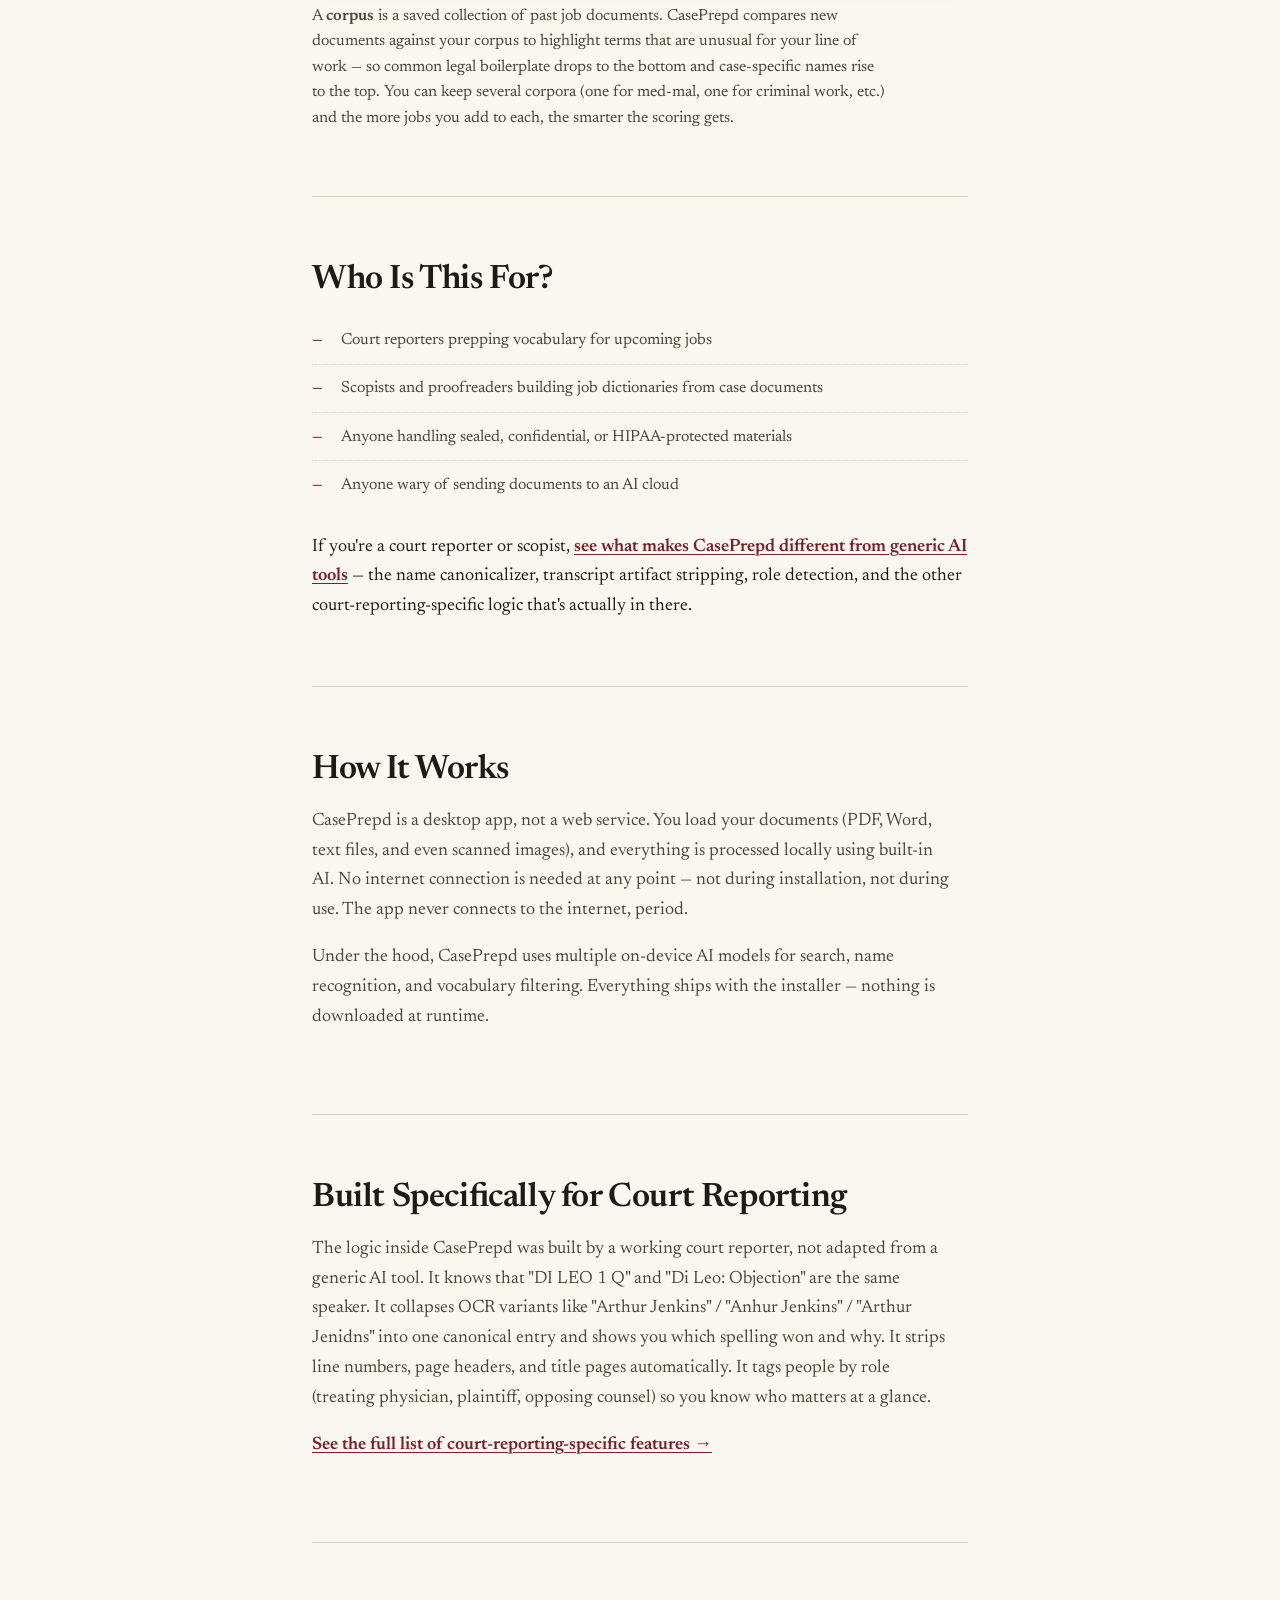
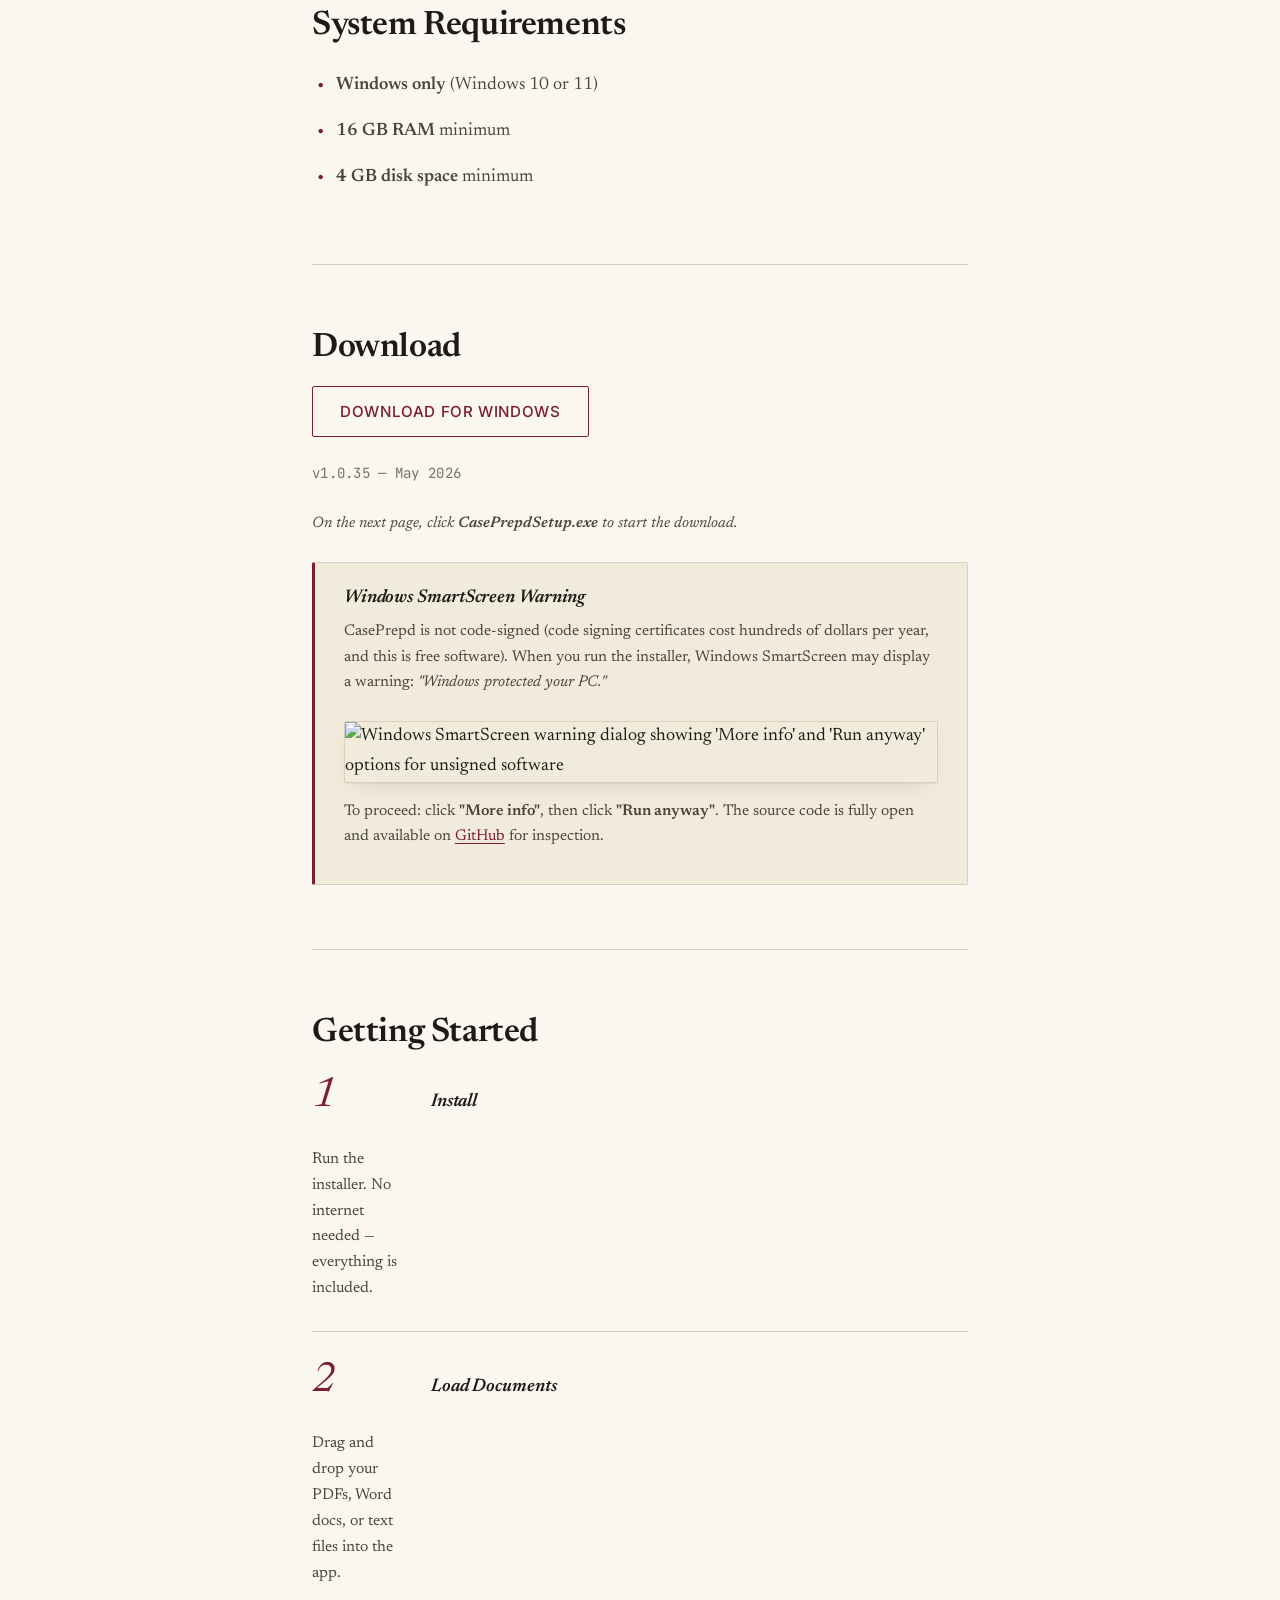
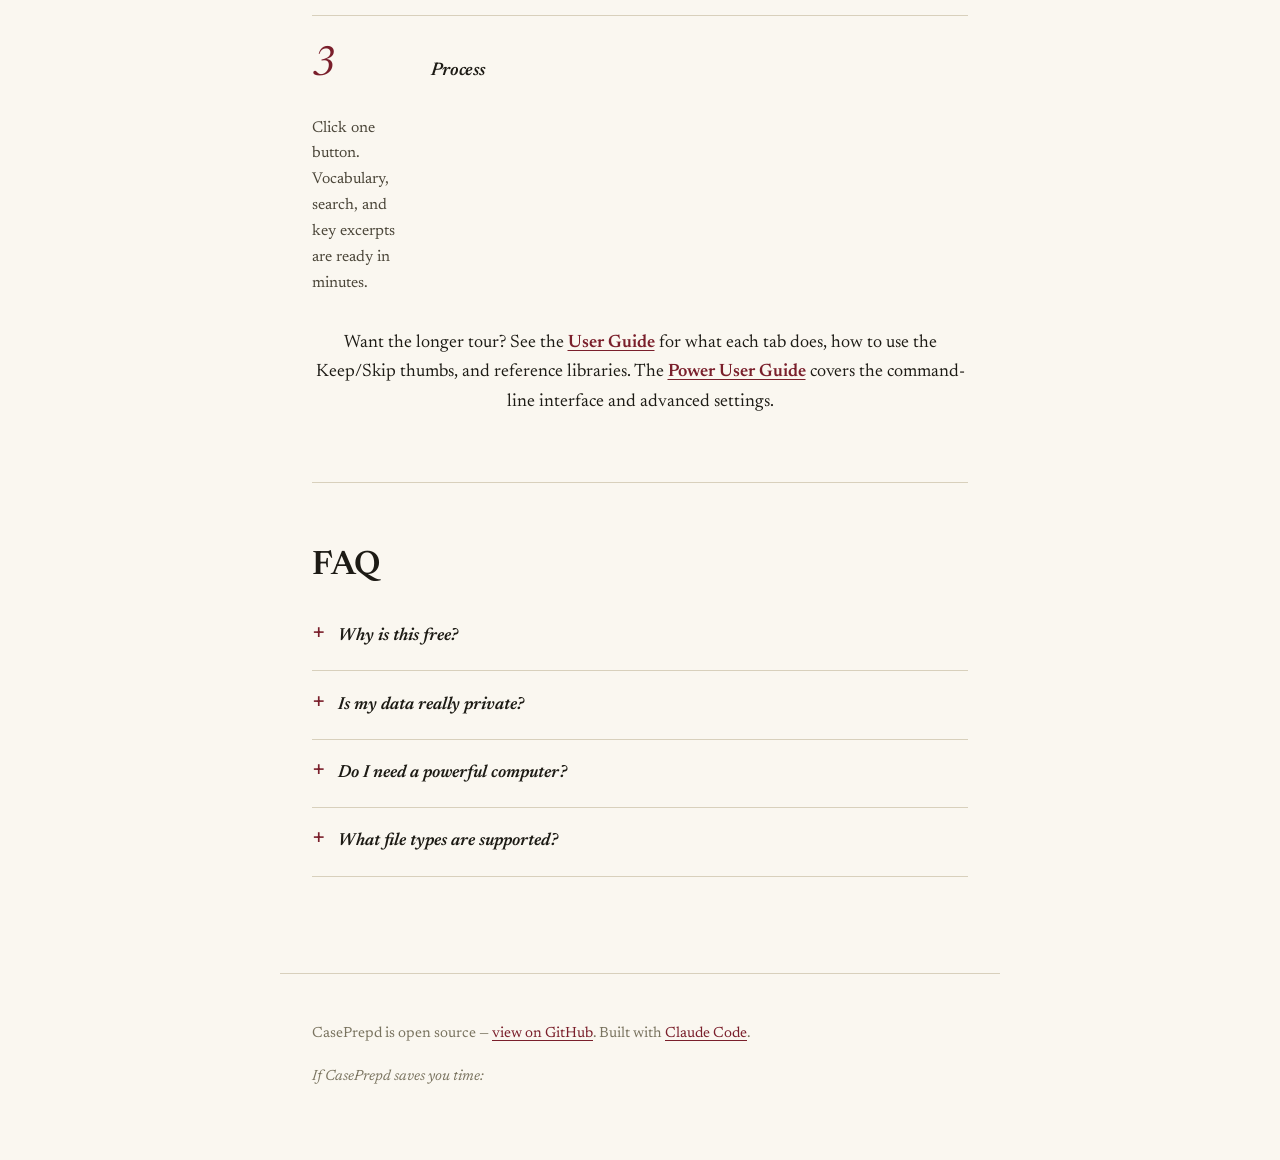
==== commit c5261342: "design: drop magazine-issue framing on hero eyebrow and ToC" ====
--- a/index.html
+++ b/index.html
@@ -43,7 +43,7 @@
 <main>
 
 <section class="hero">
-  <span class="eyebrow">Vol. 1 &middot; Issue 35 &middot; May 2026</span>
+  <span class="eyebrow">Version 1.0.35 &middot; Updated May 2026</span>
   <h1>CasePrepd</h1>
   <p class="tagline">Case prep that never leaves your computer.</p>
   <p class="subtitle">
@@ -58,7 +58,7 @@
   </p>
 
   <div class="toc">
-    <p class="toc-eyebrow">In this issue</p>
+    <p class="toc-eyebrow">On this page</p>
     <ol class="toc-list">
       <li><span class="toc-num">01</span><a href="#features">What You Get</a></li>
       <li><span class="toc-num">02</span><a href="#screenshots">Screenshots</a></li>
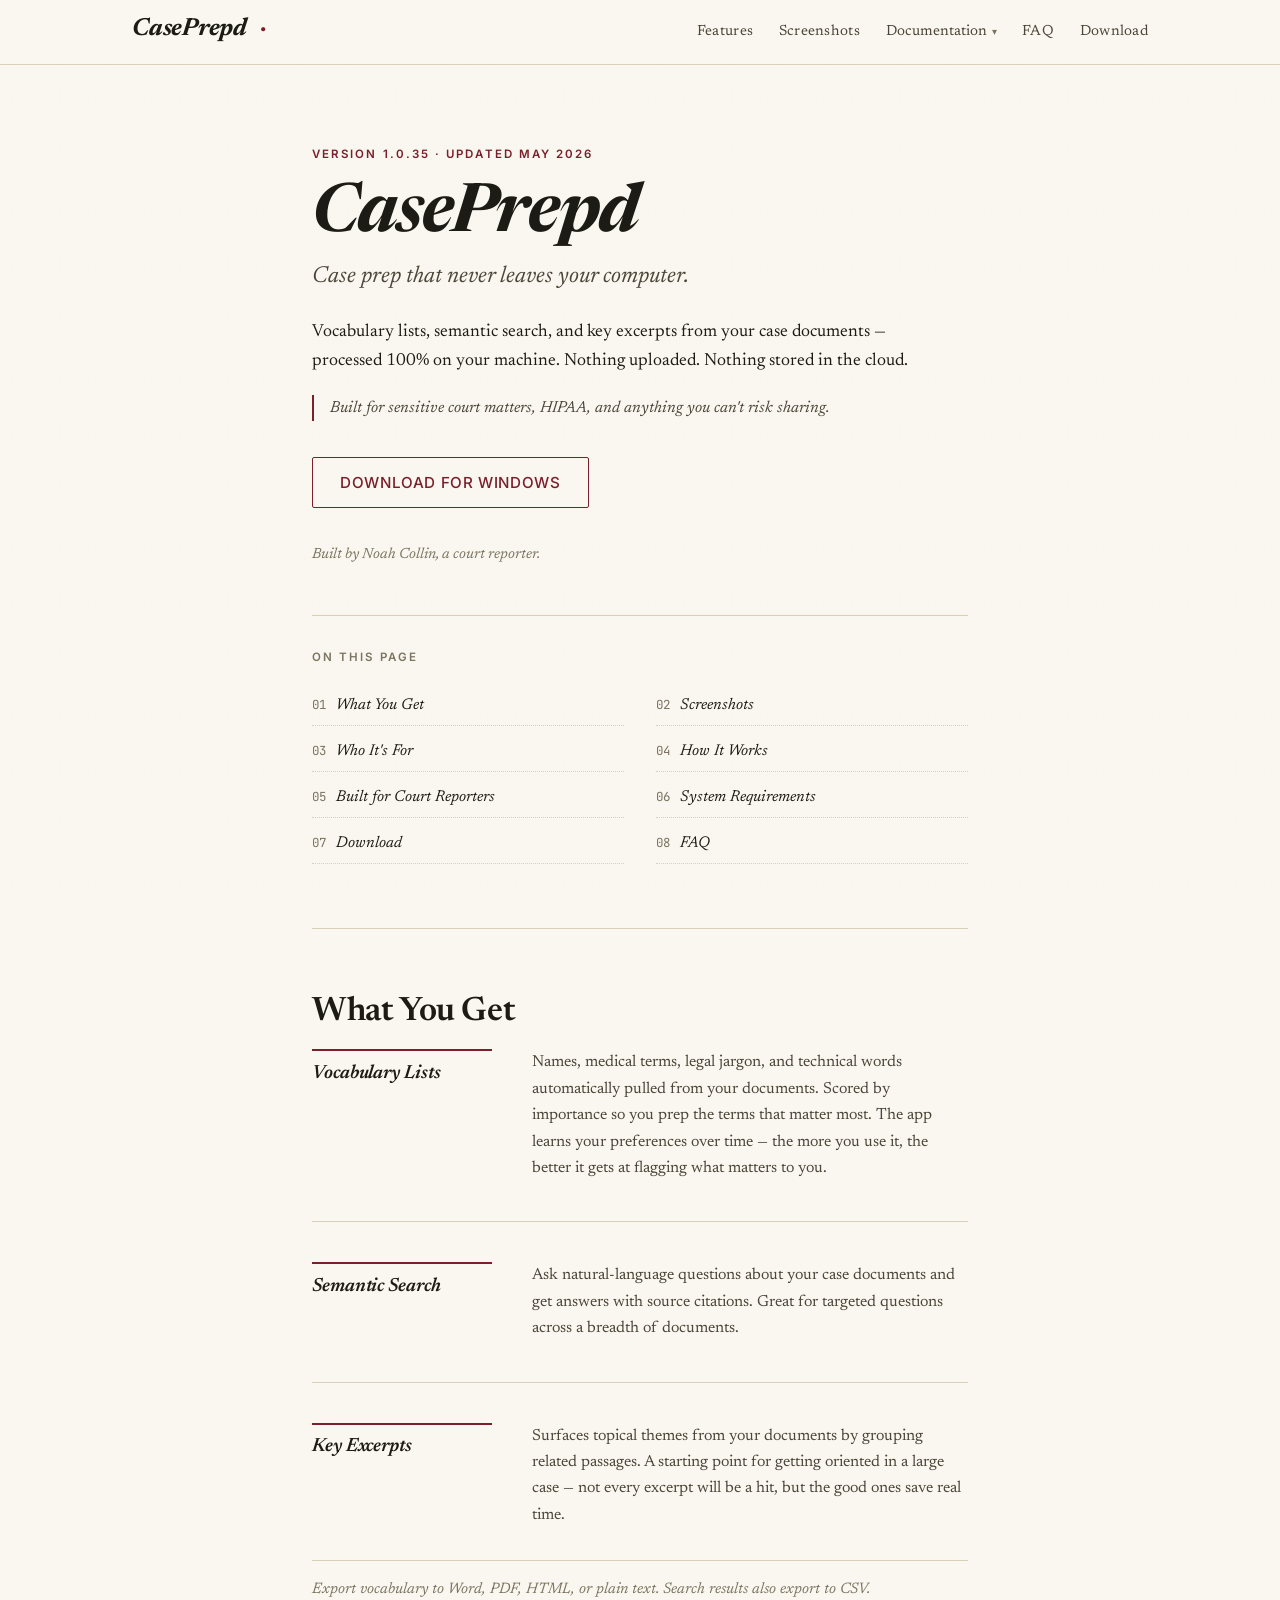
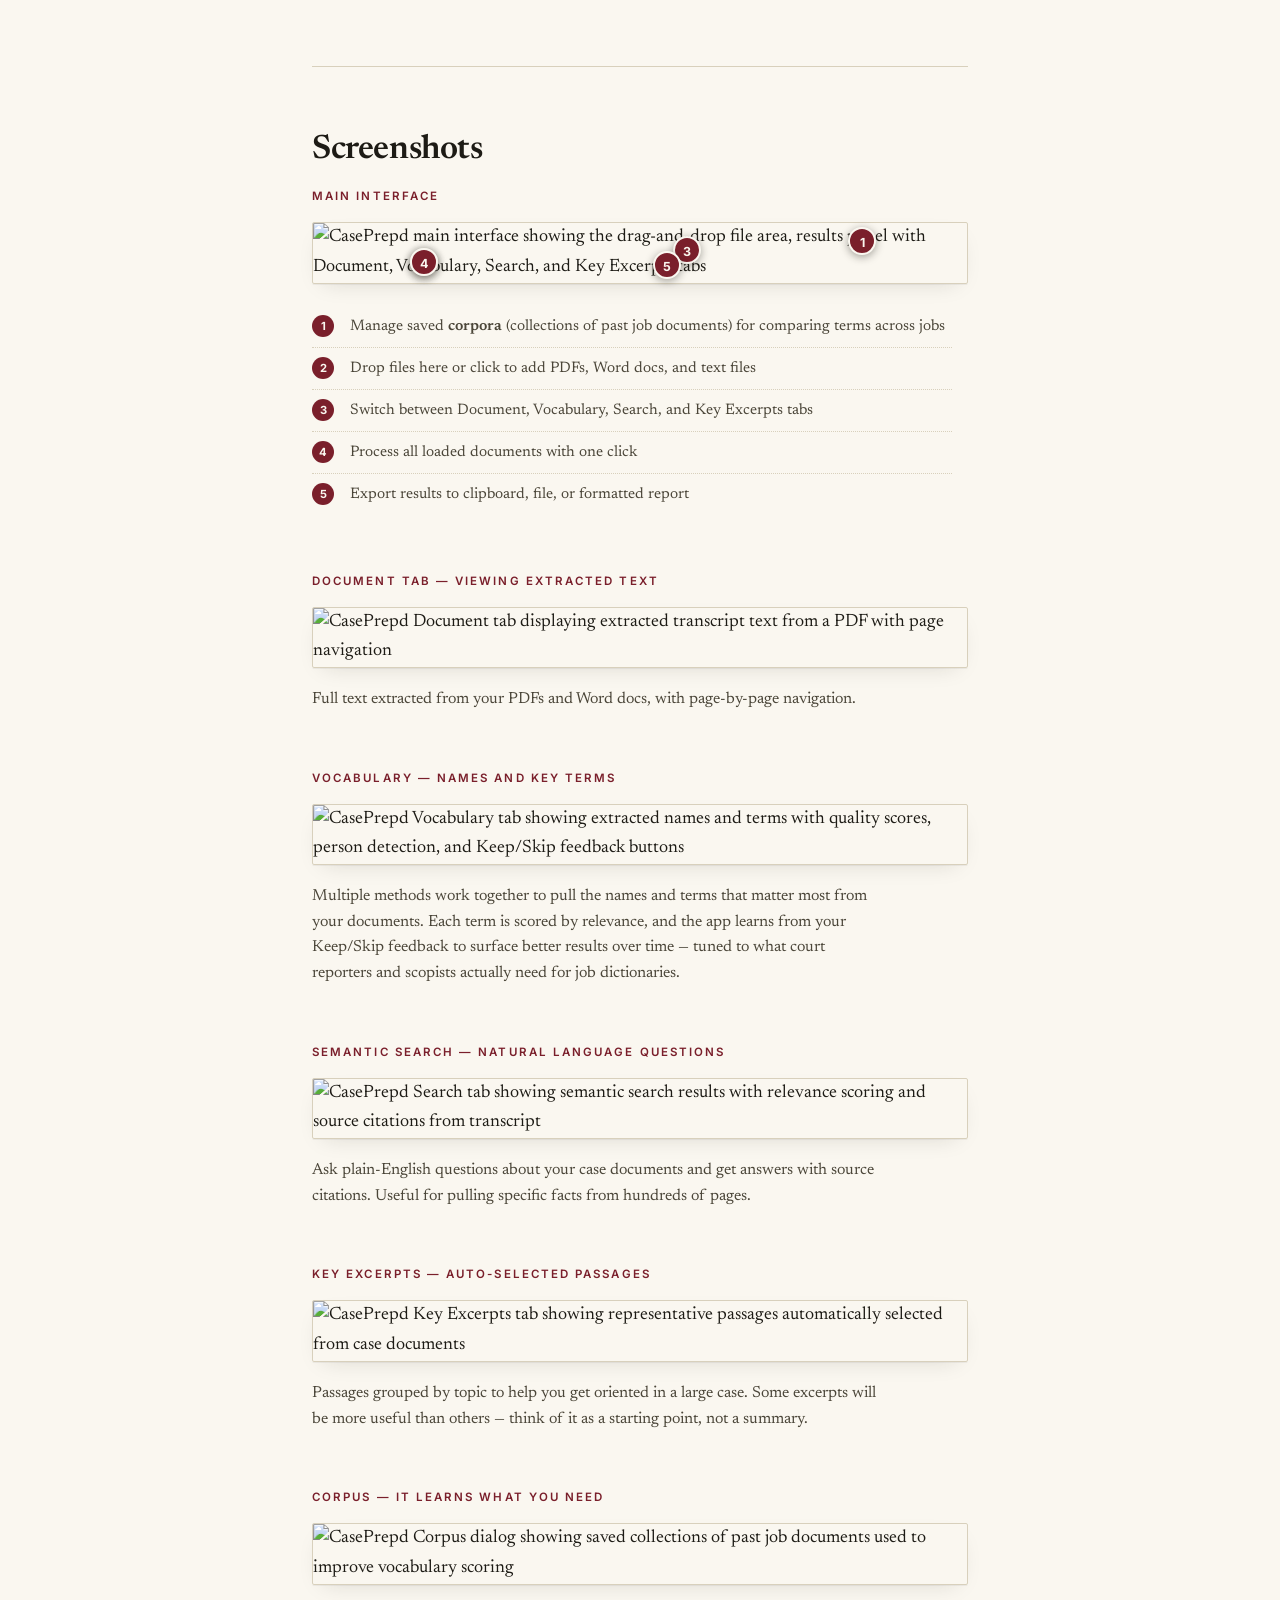
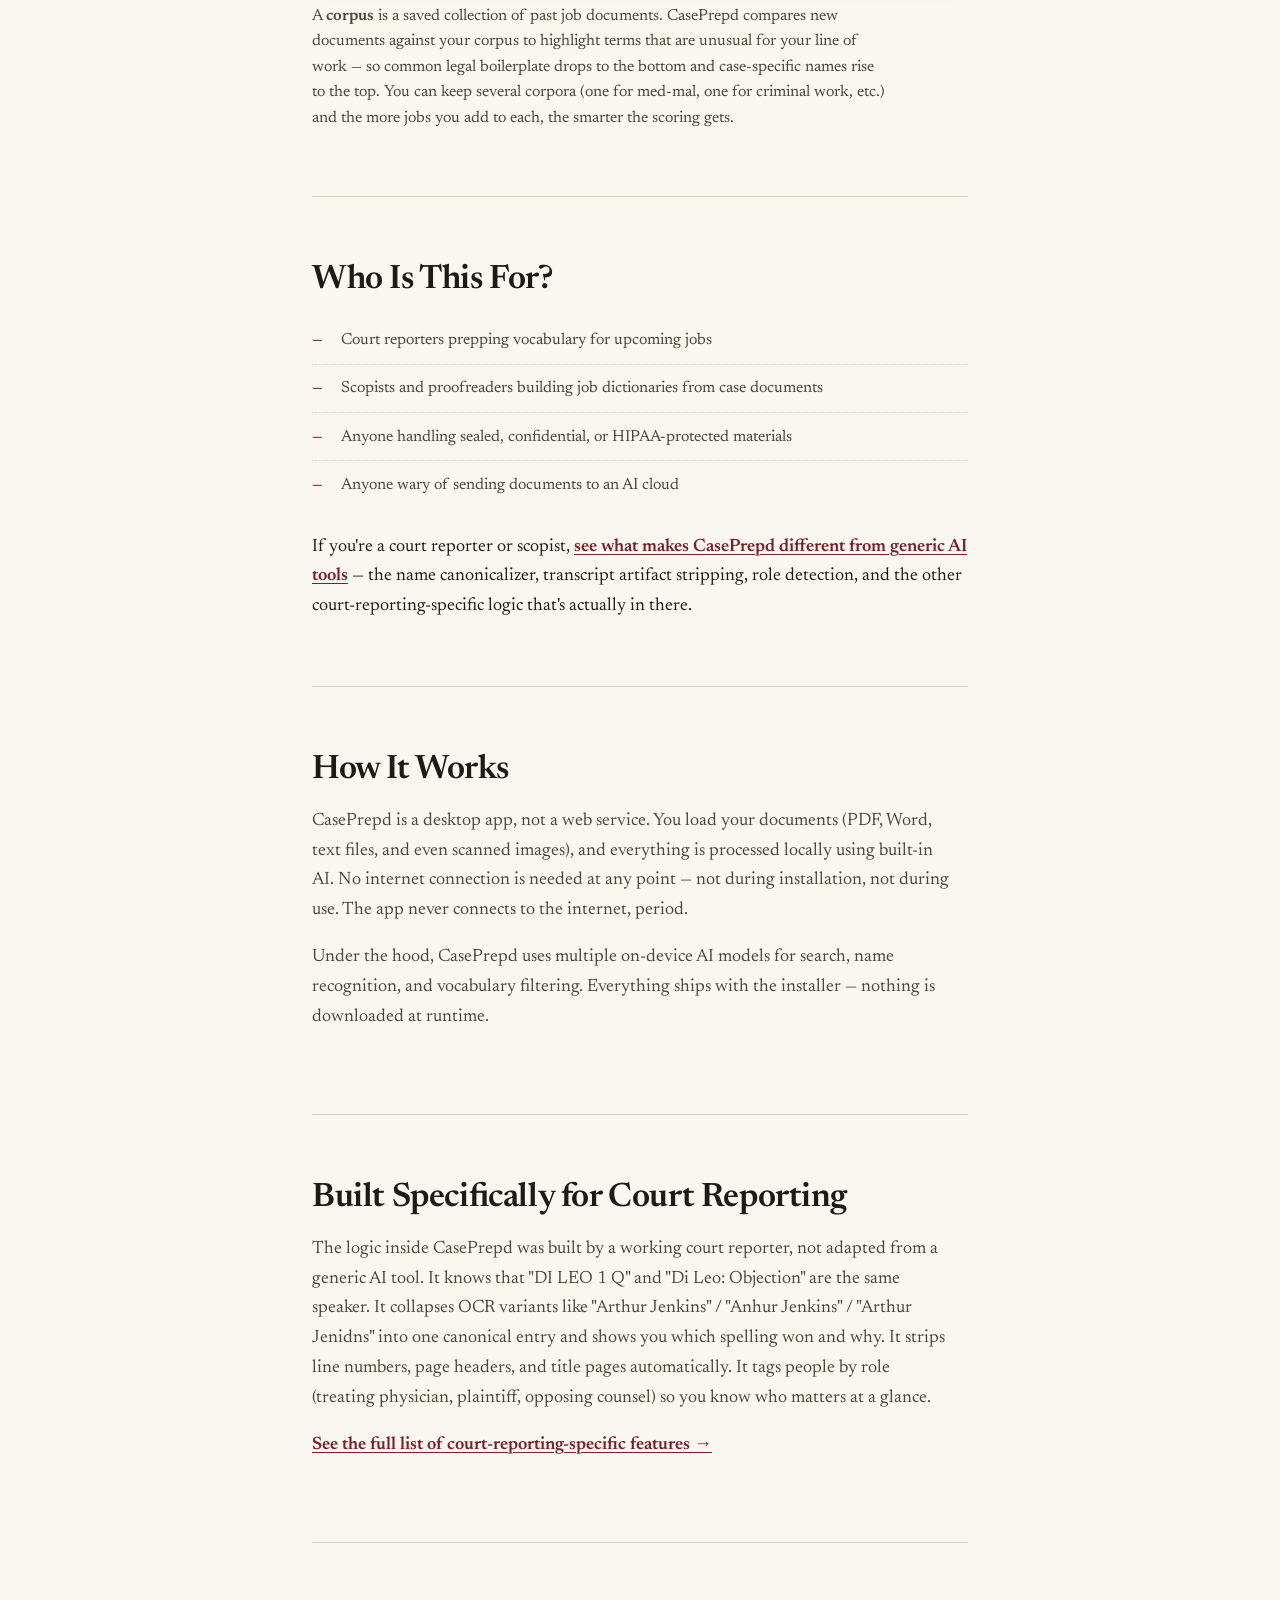
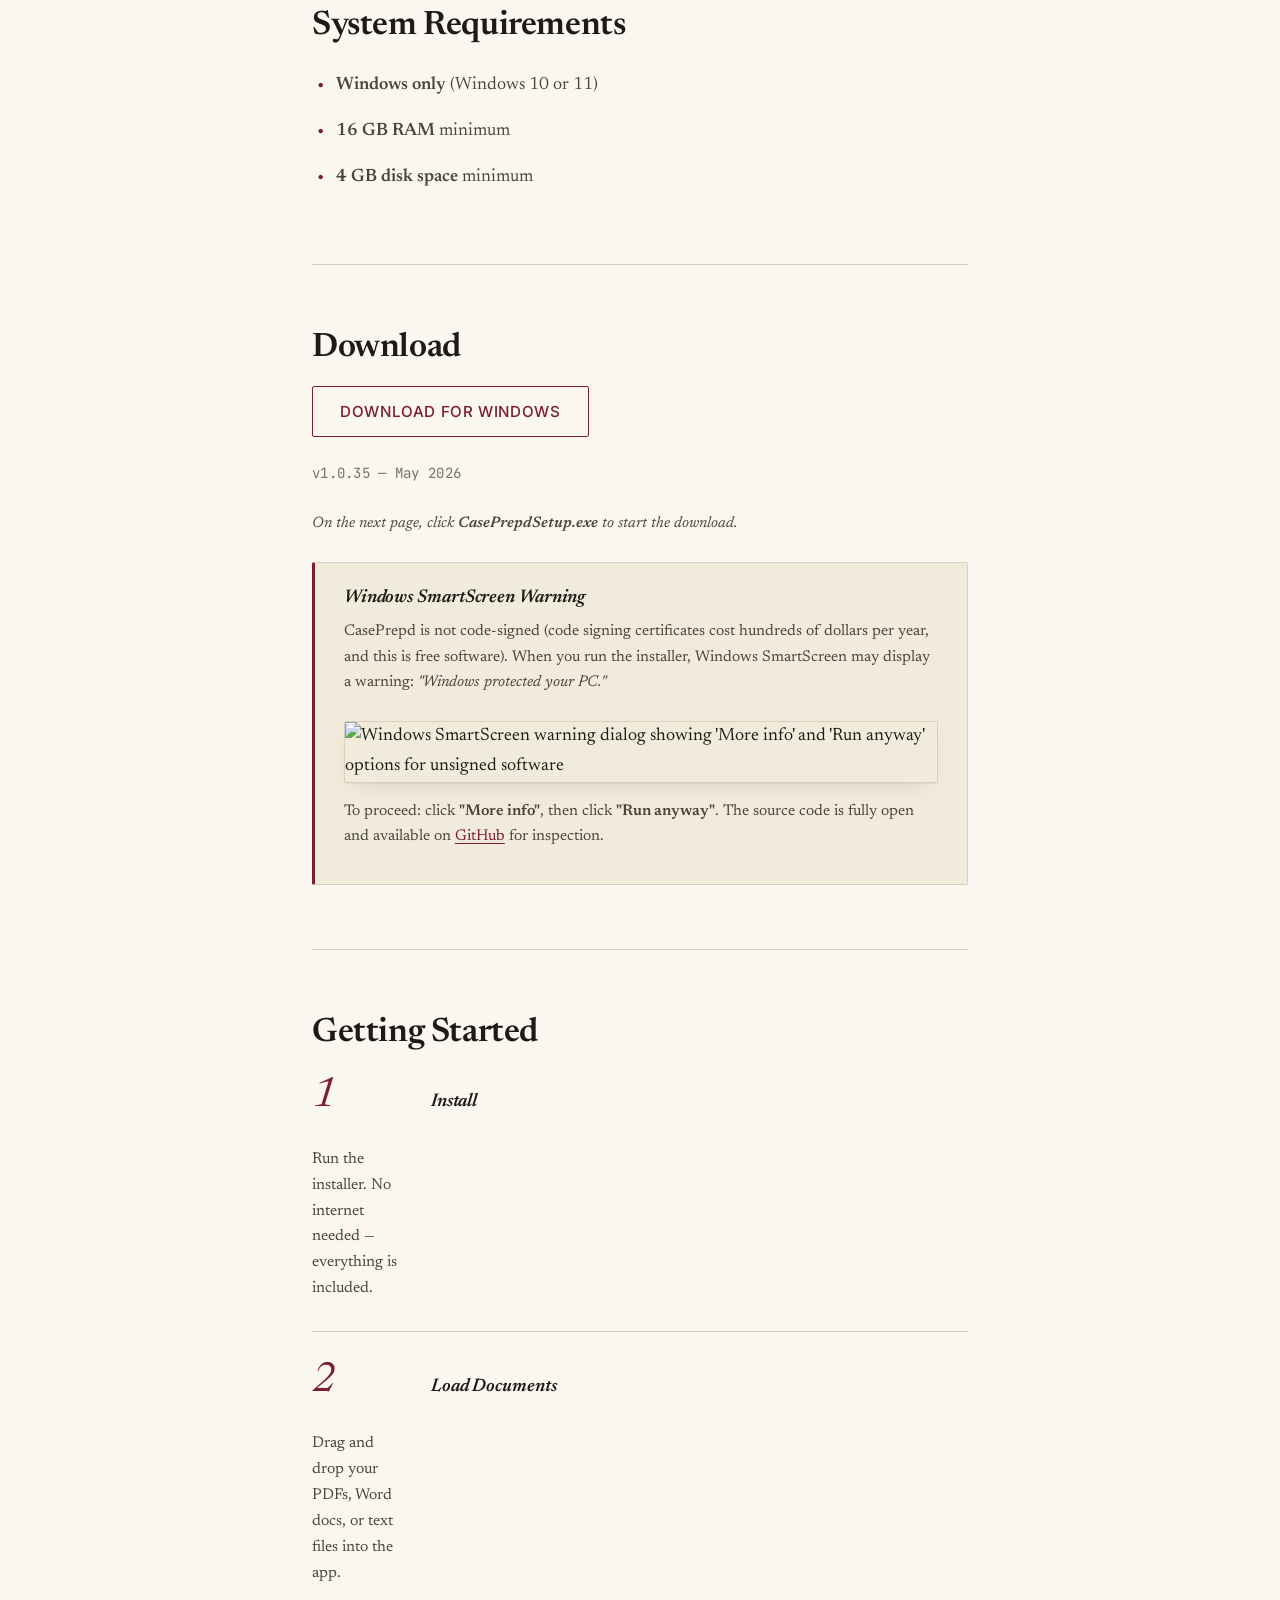
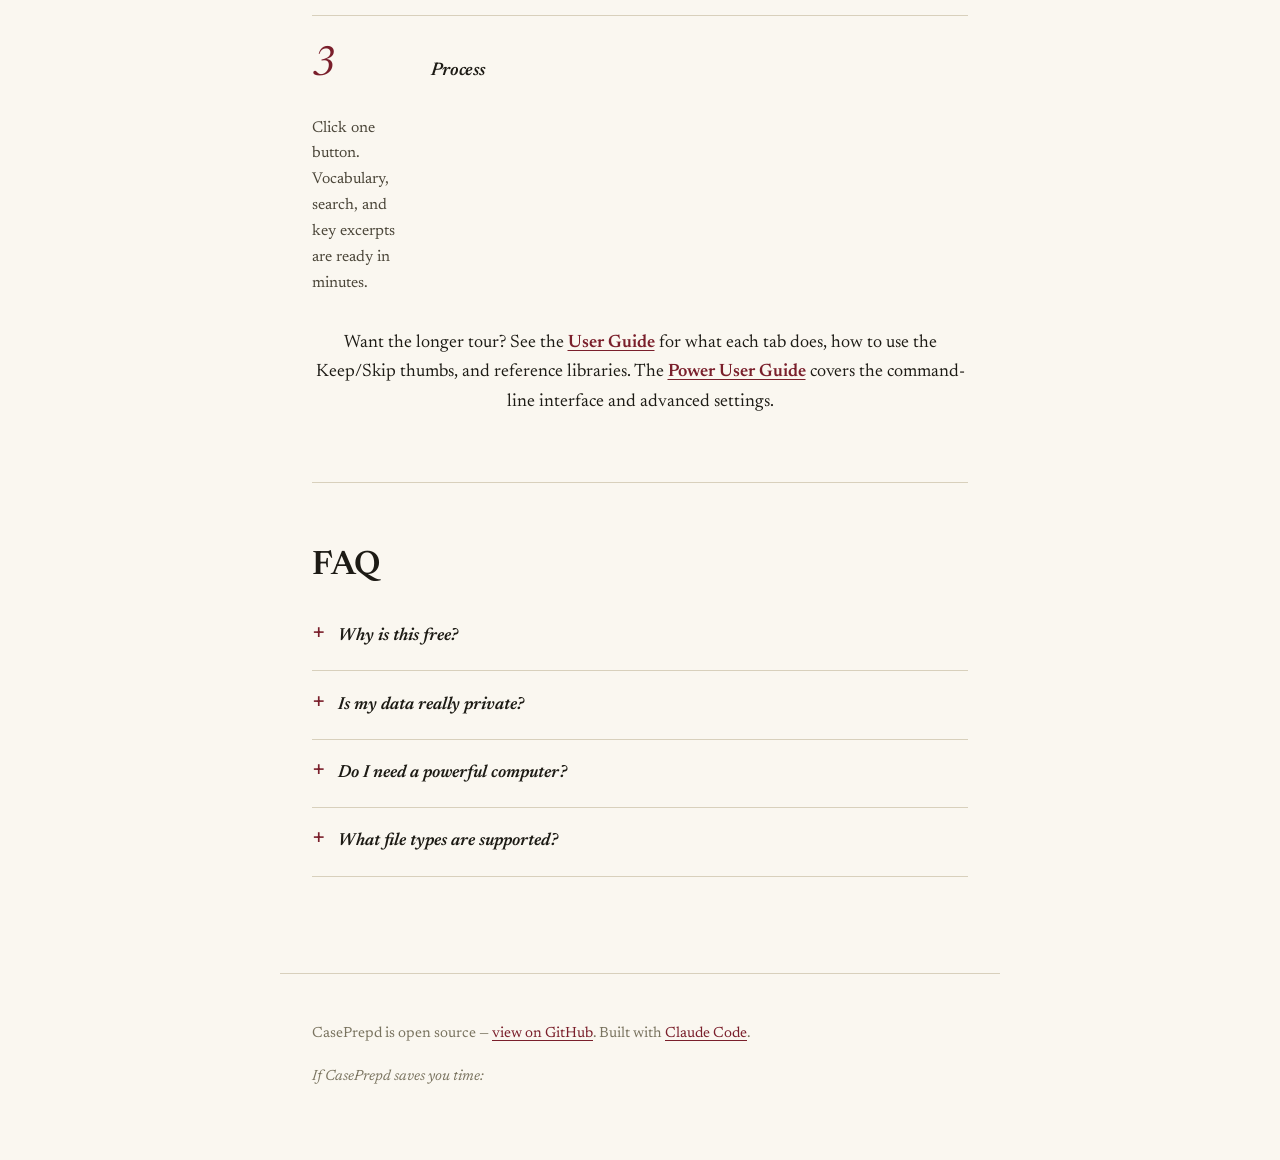
==== commit e78ab17a: "docs: fact-check audit fixes against actual code After the 'truncated passage' bug was caught, audit" ====
--- a/index.html
+++ b/index.html
@@ -101,7 +101,7 @@
       </p>
     </div>
   </div>
-  <p class="export-note">Export to HTML, Word, PDF, CSV, or plain text.</p>
+  <p class="export-note">Export vocabulary to Word, PDF, HTML, or plain text. Search results also export to CSV.</p>
 </section>
 
 <section id="screenshots" class="screenshots">
--- a/style.css
+++ b/style.css
@@ -171,9 +171,10 @@
 
 .nav-dropdown-menu {
   position: absolute;
+  /* Snap directly to the button bottom — any margin-top here creates a
+     dead zone where :hover drops and the menu disappears mid-traversal. */
   top: 100%;
   right: 0;
-  margin-top: 0.6rem;
   background: var(--paper);
   border: 1px solid var(--paper-rule);
   border-radius: var(--radius);
